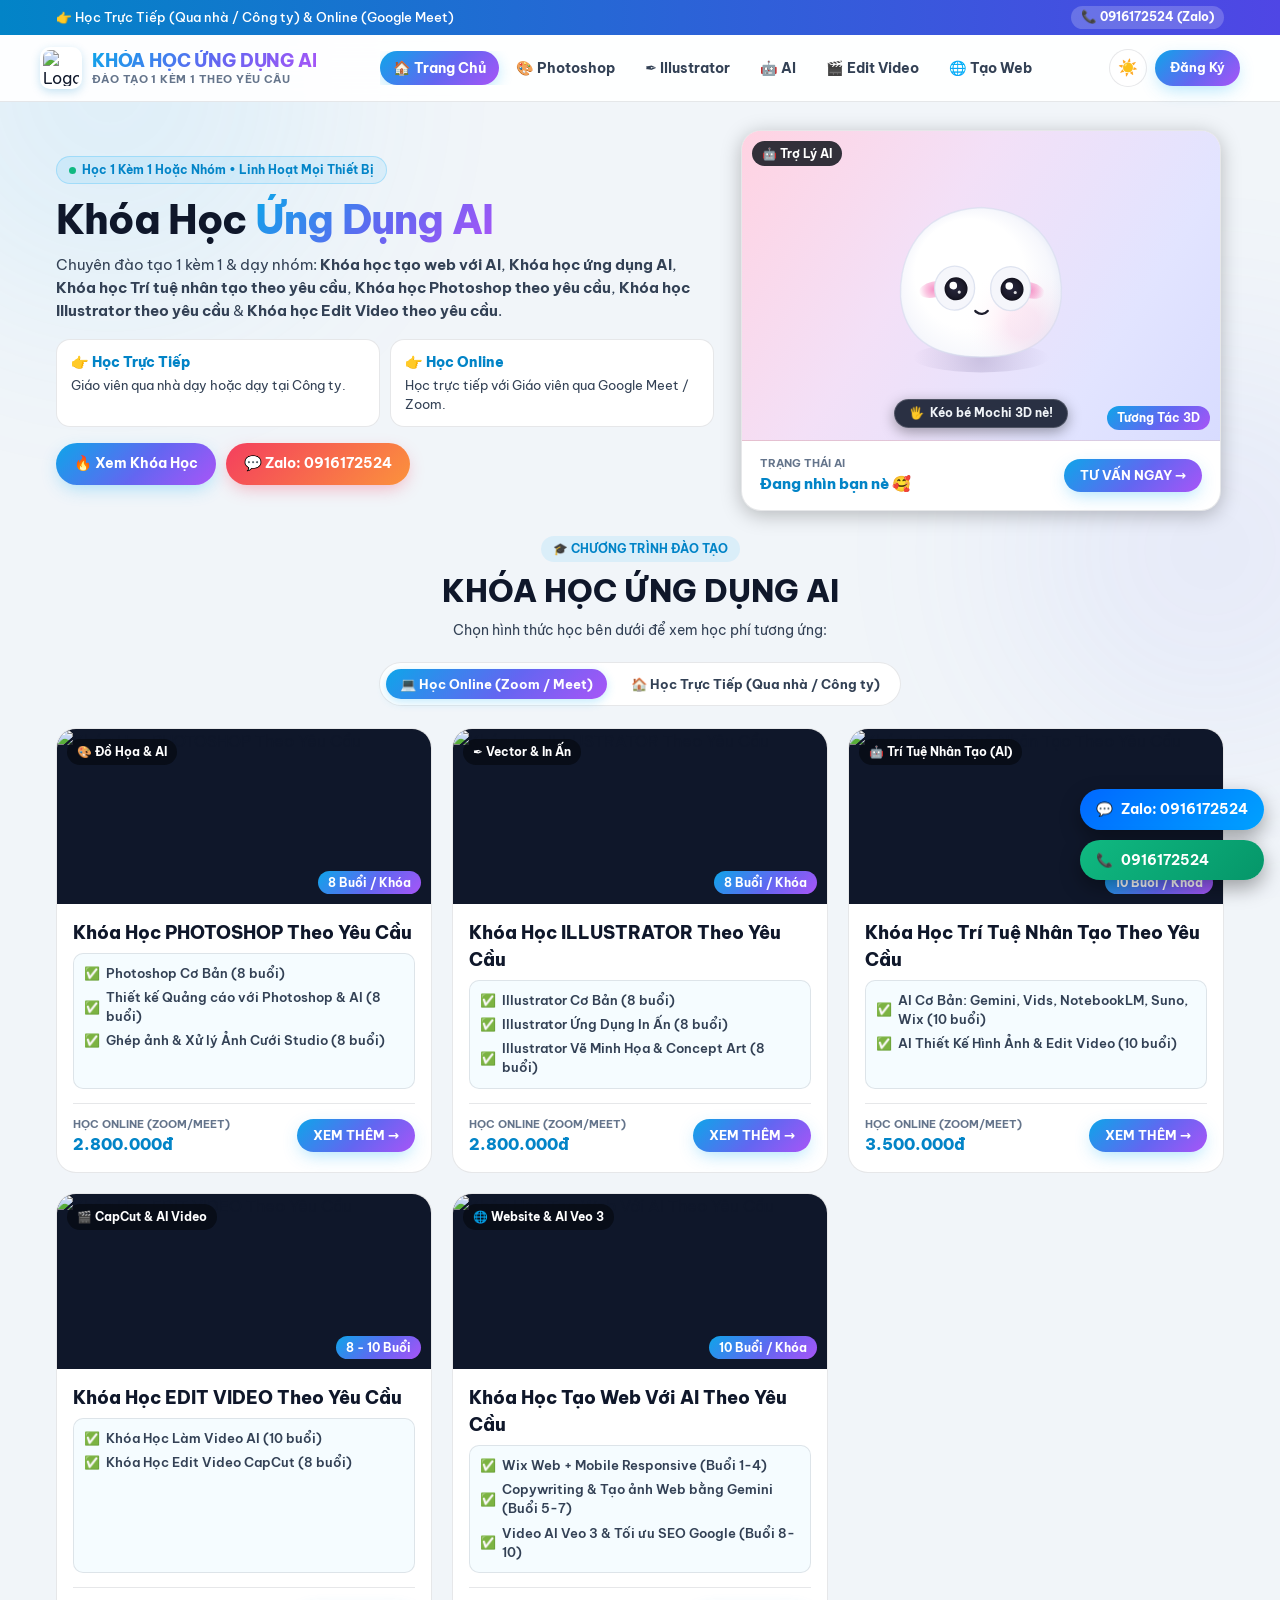
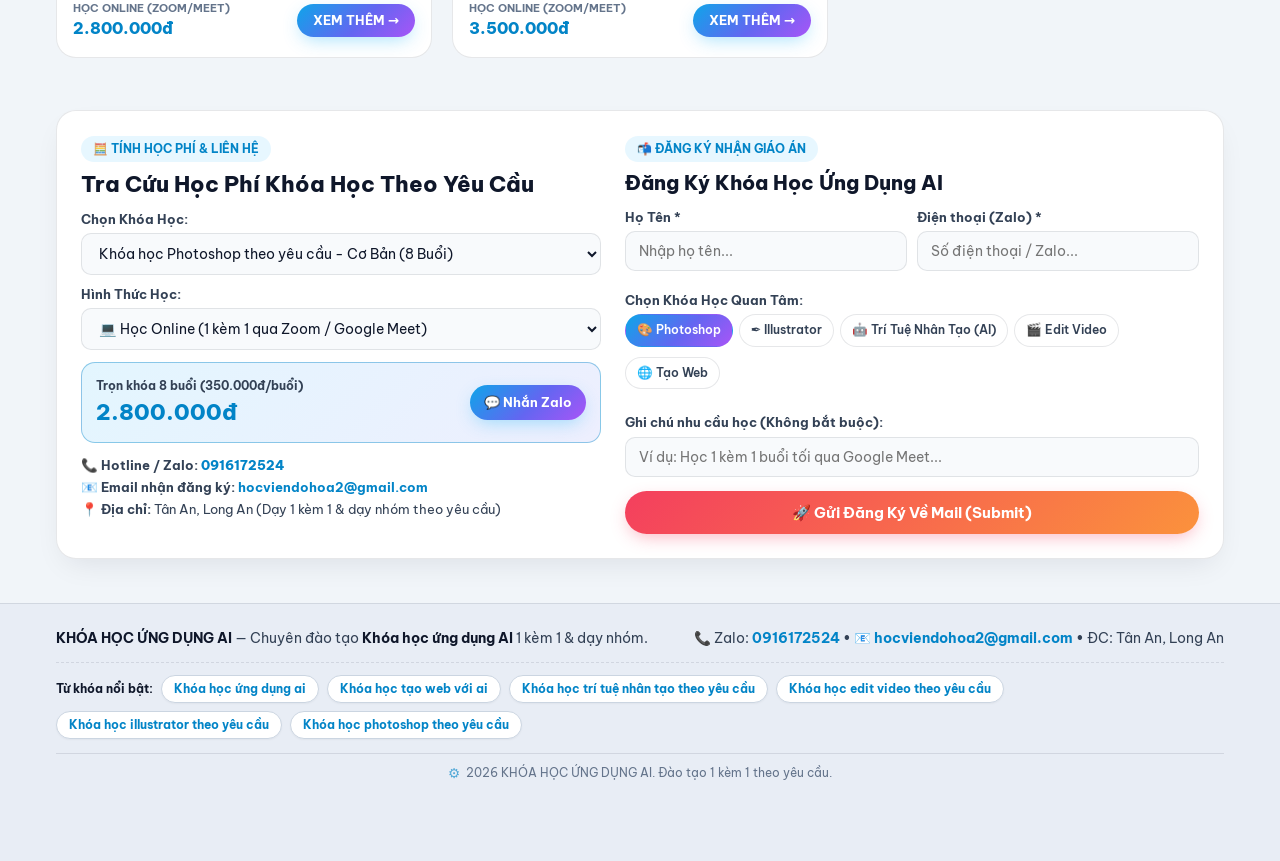
==== index.html @ 5bda15c8 "Add files via upload" ====
<!DOCTYPE html>
<html lang="vi" data-theme="light">
<head>
  <meta charset="UTF-8" />
  <meta name="viewport" content="width=device-width, initial-scale=1.0" />
  <title>Khóa Học Ứng Dụng AI | Khóa Học Tạo Web Với AI, Trí Tuệ Nhân Tạo, Photoshop, Illustrator, Edit Video Theo Yêu Cầu</title>
  <meta name="description" content="Chuyên đào tạo 1 kèm 1 & dạy nhóm: Khóa học ứng dụng AI, Khóa học tạo web với AI, Khóa học trí tuệ nhân tạo theo yêu cầu, Khóa học Photoshop theo yêu cầu, Khóa học Illustrator theo yêu cầu, Khóa học Edit Video theo yêu cầu. Học trực tiếp tận nơi hoặc Online qua Google Meet/Zoom." />
  <meta name="keywords" content="khóa học tạo web với ai, khóa học ứng dụng ai, khóa học trí tuệ nhân tạo theo yêu cầu, khóa học edit video theo yêu cầu, khóa học illustrator theo yêu cầu, khóa học photoshop theo yêu cầu, học AI 1 kèm 1, học thiết kế đồ họa theo yêu cầu" />
  <meta name="robots" content="index, follow" />
  <meta name="author" content="KHÓA HỌC ỨNG DỤNG AI" />

  <!-- Open Graph / Zalo / Facebook SEO -->
  <meta property="og:type" content="website" />
  <meta property="og:locale" content="vi_VN" />
  <meta property="og:site_name" content="KHÓA HỌC ỨNG DỤNG AI - Đào Tạo Theo Yêu Cầu" />
  <meta property="og:title" content="Khóa Học Ứng Dụng AI | Khóa Học Tạo Web Với AI, Photoshop, Illustrator, Edit Video" />
  <meta property="og:description" content="Khóa học ứng dụng AI, Khóa học tạo web với AI, khóa học trí tuệ nhân tạo theo yêu cầu, khóa học edit video theo yêu cầu, khóa học illustrator theo yêu cầu, khóa học photoshop theo yêu cầu. Học 1 kèm 1 linh hoạt." />
  <meta property="og:image" content="https://lh3.googleusercontent.com/d/1HRW4vE9oSS_FnoU5rU1dsLcqL5Z9gnUc" />

  <!-- Cấu trúc dữ liệu chuẩn Google SEO (Schema.org Course & EducationalOrganization) -->
  <script type="application/ld+json">
  {
    "@context": "https://schema.org",
    "@graph": [
      {
        "@type": "EducationalOrganization",
        "name": "KHÓA HỌC ỨNG DỤNG AI - Đào Tạo 1 Kèm 1 Theo Yêu Cầu",
        "description": "Đào tạo Khóa học ứng dụng AI, Khóa học tạo web với AI, Khóa học trí tuệ nhân tạo theo yêu cầu, Khóa học Photoshop theo yêu cầu, Khóa học Illustrator theo yêu cầu, Khóa học Edit Video theo yêu cầu.",
        "telephone": "+84916172524",
        "email": "hocviendohoa2@gmail.com",
        "address": {
          "@type": "PostalAddress",
          "addressLocality": "Tân An",
          "addressRegion": "Long An",
          "addressCountry": "VN"
        }
      },
      {
        "@type": "ItemList",
        "name": "Danh sách Khóa học ứng dụng AI",
        "itemListElement": [
          {
            "@type": "Course",
            "position": 1,
            "name": "Khóa học ứng dụng AI",
            "description": "Đào tạo ứng dụng AI thực chiến, thiết kế web với AI, đồ họa và sáng tạo nội dung số 1 kèm 1 theo yêu cầu.",
            "provider": { "@type": "Organization", "name": "KHÓA HỌC ỨNG DỤNG AI" }
          },
          {
            "@type": "Course",
            "position": 2,
            "name": "Khóa học Trí tuệ nhân tạo theo yêu cầu",
            "description": "Làm chủ Google Gemini, Google Vids, NotebookLM, Suno AI, Canva AI ứng dụng thực chiến vào công việc.",
            "provider": { "@type": "Organization", "name": "KHÓA HỌC ỨNG DỤNG AI" }
          },
          {
            "@type": "Course",
            "position": 3,
            "name": "Khóa học Edit Video theo yêu cầu",
            "description": "Dựng video ngắn TikTok, Reels, YouTube Shorts chuyên nghiệp bằng CapCut PC/Mobile kết hợp AI.",
            "provider": { "@type": "Organization", "name": "KHÓA HỌC ỨNG DỤNG AI" }
          },
          {
            "@type": "Course",
            "position": 4,
            "name": "Khóa học Illustrator theo yêu cầu",
            "description": "Thiết kế đồ họa Vector, Logo, bộ nhận diện thương hiệu, ấn phẩm chuẩn nhà in CMYK và vẽ minh họa Concept Art.",
            "provider": { "@type": "Organization", "name": "KHÓA HỌC ỨNG DỤNG AI" }
          },
          {
            "@type": "Course",
            "position": 5,
            "name": "Khóa học Photoshop theo yêu cầu",
            "description": "Cắt ghép ảnh, tách nền AI, blend màu, retouch ảnh cưới Studio và thiết kế banner quảng cáo với Photoshop & AI.",
            "provider": { "@type": "Organization", "name": "KHÓA HỌC ỨNG DỤNG AI" }
          },
          {
            "@type": "Course",
            "position": 6,
            "name": "Khóa học tạo web với AI",
            "description": "Tự tay xây dựng website chuẩn SEO Google với AI Wix, Gemini viết copywriting, Veo 3 làm video và tạo ảnh AI thực chiến 1 kèm 1 theo yêu cầu.",
            "provider": { "@type": "Organization", "name": "KHÓA HỌC ỨNG DỤNG AI" }
          }
        ]
      }
    ]
  }
  </script>

  <link rel="icon" type="image/png" href="https://lh3.googleusercontent.com/d/1HRW4vE9oSS_FnoU5rU1dsLcqL5Z9gnUc" />
  <link rel="preconnect" href="https://fonts.googleapis.com" />
  <link rel="preconnect" href="https://fonts.gstatic.com" crossorigin />
  <link href="https://fonts.googleapis.com/css2?family=Be+Vietnam+Pro:wght@400;500;600;700;800&display=swap" rel="stylesheet" />
  <link rel="stylesheet" href="styles.css" />
</head>
<body>
  <div class="ambient-bg" aria-hidden="true">
    <div class="ambient-orb orb-1"></div>
    <div class="ambient-orb orb-2"></div>
  </div>

  <!-- Top Bar -->
  <div class="top-bar">
    <div class="container top-bar-inner">
      <div class="top-bar-left">
        <span>👉 Học Trực Tiếp (Qua nhà / Công ty) & Online (Google Meet)</span>
      </div>
      <div class="top-bar-right">
        <a href="tel:0916172524">📞 0916172524 (Zalo)</a>
      </div>
    </div>
  </div>

  <!-- Sticky Header -->
  <header class="site-header">
    <div class="container header-inner">
      <a class="brand-logo" onclick="navigateTo('home')" title="Khóa học ứng dụng AI">
        <img src="https://lh3.googleusercontent.com/d/1HRW4vE9oSS_FnoU5rU1dsLcqL5Z9gnUc" alt="Logo KHÓA HỌC ỨNG DỤNG AI" />
        <div class="brand-text">
          <span class="brand-title">KHÓA HỌC ỨNG DỤNG AI</span>
          <span class="brand-subtitle">Đào Tạo 1 Kèm 1 Theo Yêu Cầu</span>
        </div>
      </a>

      <!-- Desktop Navigation (5 Courses + Home) -->
      <nav class="main-nav" aria-label="Menu chính">
        <button class="nav-btn active" data-nav="home" onclick="navigateTo('home')">🏠 Trang Chủ</button>
        <button class="nav-btn" data-nav="photoshop" onclick="navigateTo('photoshop')">🎨 Photoshop</button>
        <button class="nav-btn" data-nav="illustrator" onclick="navigateTo('illustrator')">✒️ Illustrator</button>
        <button class="nav-btn" data-nav="ai" onclick="navigateTo('ai')">🤖 AI</button>
        <button class="nav-btn" data-nav="edit-video" onclick="navigateTo('edit-video')">🎬 Edit Video</button>
        <button class="nav-btn" data-nav="web" onclick="navigateTo('web')">🌐 Tạo Web</button>
      </nav>

      <div class="header-actions">
        <button class="theme-toggle" id="themeToggleBtn" title="Đổi giao diện Sáng / Tối" aria-label="Đổi giao diện">☀️</button>
        <a href="#contactSection" class="btn btn-primary header-cta-btn" style="padding: 8px 15px; font-size: 0.84rem;">
          Đăng Ký
        </a>
      </div>
    </div>

    <!-- Mobile / Tablet Quick Swipeable Category Bar -->
    <div class="quick-cat-bar" aria-label="Chọn nhanh khóa học">
      <button class="quick-pill active" data-nav="home" onclick="navigateTo('home')">🏠 Tất cả</button>
      <button class="quick-pill" data-nav="photoshop" onclick="navigateTo('photoshop')">🎨 Photoshop</button>
      <button class="quick-pill" data-nav="illustrator" onclick="navigateTo('illustrator')">✒️ Illustrator</button>
      <button class="quick-pill" data-nav="ai" onclick="navigateTo('ai')">🤖 Khóa AI</button>
      <button class="quick-pill" data-nav="edit-video" onclick="navigateTo('edit-video')">🎬 Edit Video</button>
      <button class="quick-pill" data-nav="web" onclick="navigateTo('web')">🌐 Tạo Web</button>
    </div>
  </header>

  <!-- Main Content Root -->
  <main id="appViewRoot"></main>

  <!-- Unified Compact Fee Calculator & Registration Form -->
  <section id="contactSection" class="contact-section">
    <div class="container">
      <div class="contact-grid">
        <!-- Left: Quick Fee Calculator & Contact Info -->
        <div>
          <span class="section-badge" id="calcBadgeTitle">🧮 Tính Học Phí & Liên Hệ</span>
          <h2 class="section-title" id="calcTitle" style="font-size:1.35rem; margin-bottom:10px;">Tra Cứu Học Phí Khóa Học Theo Yêu Cầu</h2>

          <div class="form-group">
            <label for="calcCourseSelect">Chọn Khóa Học:</label>
            <select id="calcCourseSelect" class="calc-select" onchange="updateFeeCalculator()">
              <option value="ps-basic" data-sessions="8" data-online="2800000" data-offline="3600000">Khóa học Photoshop theo yêu cầu - Cơ Bản (8 Buổi)</option>
              <option value="ps-ads" data-sessions="8" data-online="2800000" data-offline="3600000">Khóa học Photoshop theo yêu cầu - Quảng cáo & AI (8 Buổi)</option>
              <option value="ps-wedding" data-sessions="8" data-online="2800000" data-offline="3600000">Khóa học Photoshop theo yêu cầu - Ảnh Cưới Studio (8 Buổi)</option>
              <option value="ill-basic" data-sessions="8" data-online="2800000" data-offline="3600000">Khóa học Illustrator theo yêu cầu - Cơ Bản (8 Buổi)</option>
              <option value="ill-print" data-sessions="8" data-online="2800000" data-offline="3600000">Khóa học Illustrator theo yêu cầu - Ứng Dụng In Ấn (8 Buổi)</option>
              <option value="ill-art" data-sessions="8" data-online="2800000" data-offline="3600000">Khóa học Illustrator theo yêu cầu - Vẽ Minh Họa (8 Buổi)</option>
              <option value="ai-basic" data-sessions="10" data-online="3500000" data-offline="4500000">Khóa học Trí tuệ nhân tạo theo yêu cầu - Toàn Diện (10 Buổi)</option>
              <option value="ai-media" data-sessions="10" data-online="3500000" data-offline="4500000">Khóa học Trí tuệ nhân tạo theo yêu cầu - Ảnh & Video (10 Buổi)</option>
              <option value="video-ai" data-sessions="10" data-online="3500000" data-offline="4500000">Khóa học Edit Video theo yêu cầu - Làm Video AI (10 Buổi)</option>
              <option value="video-capcut" data-sessions="8" data-online="2800000" data-offline="3600000">Khóa học Edit Video theo yêu cầu - CapCut (8 Buổi)</option>
              <option value="web-ai" data-sessions="10" data-online="3500000" data-offline="4500000">Khóa học ứng dụng AI - Tạo Web AI (10 Buổi)</option>
            </select>
          </div>

          <div class="form-group">
            <label for="calcModeSelect">Hình Thức Học:</label>
            <select id="calcModeSelect" class="calc-select" onchange="updateFeeCalculator()">
              <option value="online">💻 Học Online (1 kèm 1 qua Zoom / Google Meet)</option>
              <option value="offline">🏠 Học Offline (Giáo viên qua nhà / Dạy tại Công ty)</option>
            </select>
          </div>

          <div class="calc-result-box">
            <div>
              <div style="font-size:0.76rem; color:var(--text-secondary); font-weight:700;" id="calcBreakdownText">
                Trọn khóa 8 buổi (350.000đ/buổi)
              </div>
              <div class="calc-total-price" id="calcTotalAmount">2.800.000đ</div>
            </div>
            <a href="https://zalo.me/0916172524" target="_blank" rel="noopener" class="btn btn-primary" style="padding:8px 14px; font-size:0.82rem;">
              💬 Nhắn Zalo
            </a>
          </div>

          <div style="font-size:0.84rem; color:var(--text-secondary); margin-top:10px; line-height:1.65;">
            📞 <strong>Hotline / Zalo:</strong> <a href="tel:0916172524" style="color:var(--primary); font-weight:800; text-decoration:none;">0916172524</a><br />
            📧 <strong>Email nhận đăng ký:</strong> <a href="mailto:hocviendohoa2@gmail.com" style="color:var(--primary); font-weight:700; text-decoration:none;">hocviendohoa2@gmail.com</a><br />
            📍 <strong>Địa chỉ:</strong> Tân An, Long An (Dạy 1 kèm 1 & dạy nhóm theo yêu cầu)
          </div>
        </div>

        <!-- Right: Compact Registration Form (Gửi về hocviendohoa2@gmail.com) -->
        <div>
          <span class="section-badge" id="regBadgeTitle">📬 Đăng Ký Nhận Giáo Án</span>
          <h3 id="regFormTitle" style="font-size:1.25rem; font-weight:800; margin-bottom:10px;">Đăng Ký Khóa Học Ứng Dụng AI</h3>

          <form id="registrationForm" action="https://formsubmit.co/hocviendohoa2@gmail.com" method="POST">
            <div class="form-grid">
              <div class="form-group">
                <label for="regName">Họ Tên *</label>
                <input type="text" id="regName" name="Họ Tên" class="form-input" placeholder="Nhập họ tên..." required />
              </div>

              <div class="form-group">
                <label for="regPhone">Điện thoại (Zalo) *</label>
                <input type="tel" id="regPhone" name="Điện thoại Zalo" class="form-input" placeholder="Số điện thoại / Zalo..." required />
              </div>

              <div class="form-group full">
                <label>Chọn Khóa Học Quan Tâm:</label>
                <div class="checkbox-pills" id="checkboxPillsContainer">
                  <label class="checkbox-pill">
                    <input type="checkbox" name="regCourses" value="Khóa học Photoshop theo yêu cầu" checked />
                    <span>🎨 Photoshop</span>
                  </label>
                  <label class="checkbox-pill">
                    <input type="checkbox" name="regCourses" value="Khóa học Illustrator theo yêu cầu" />
                    <span>✒️ Illustrator</span>
                  </label>
                  <label class="checkbox-pill">
                    <input type="checkbox" name="regCourses" value="Khóa học Trí tuệ nhân tạo theo yêu cầu" />
                    <span>🤖 Trí Tuệ Nhân Tạo (AI)</span>
                  </label>
                  <label class="checkbox-pill">
                    <input type="checkbox" name="regCourses" value="Khóa học Edit Video theo yêu cầu" />
                    <span>🎬 Edit Video</span>
                  </label>
                  <label class="checkbox-pill">
                    <input type="checkbox" name="regCourses" value="Khóa học ứng dụng AI - Tạo Web với AI" />
                    <span>🌐 Tạo Web</span>
                  </label>
                </div>
              </div>

              <div class="form-group full">
                <label for="regNote">Ghi chú nhu cầu học (Không bắt buộc):</label>
                <input type="text" id="regNote" name="Ghi chú" class="form-input" placeholder="Ví dụ: Học 1 kèm 1 buổi tối qua Google Meet..." />
              </div>
            </div>

            <button type="submit" id="regSubmitBtn" class="btn btn-hot" style="width:100%; padding:12px; font-size:0.95rem; margin-top:4px;">
              🚀 Gửi Đăng Ký Về Mail (Submit)
            </button>

            <div id="formSuccessAlert" style="display:none; margin-top:12px; padding:12px; border-radius:10px; background:rgba(16, 185, 129, 0.14); border:1px solid rgba(16, 185, 129, 0.4);"></div>
          </form>
        </div>
      </div>
    </div>
  </section>

  <!-- Compact Footer with SEO Keyword Anchor Tags -->
  <footer class="site-footer">
    <div class="container">
      <div class="footer-inner">
        <div>
          <strong>KHÓA HỌC ỨNG DỤNG AI</strong> — Chuyên đào tạo <strong>Khóa học ứng dụng AI</strong> 1 kèm 1 & dạy nhóm.
        </div>
        <div>
          📞 Zalo: <a href="tel:0916172524" style="color:var(--primary); font-weight:700; text-decoration:none;">0916172524</a> • 📧 <a href="mailto:hocviendohoa2@gmail.com" style="color:var(--primary); font-weight:700; text-decoration:none;">hocviendohoa2@gmail.com</a> • ĐC: Tân An, Long An
        </div>
      </div>

      <!-- Từ khóa chuẩn SEO Google -->
      <div class="seo-keywords-box" aria-label="Từ khóa khóa học theo yêu cầu">
        <span style="font-size:0.75rem; font-weight:700; color:var(--footer-strong);">Từ khóa nổi bật:</span>
        <a href="#coursesSection" class="seo-kw-tag" onclick="navigateTo('home')">Khóa học ứng dụng ai</a>
        <a href="#coursesSection" class="seo-kw-tag" onclick="navigateTo('web')">Khóa học tạo web với ai</a>
        <a href="#coursesSection" class="seo-kw-tag" onclick="navigateTo('ai')">Khóa học trí tuệ nhân tạo theo yêu cầu</a>
        <a href="#coursesSection" class="seo-kw-tag" onclick="navigateTo('edit-video')">Khóa học edit video theo yêu cầu</a>
        <a href="#coursesSection" class="seo-kw-tag" onclick="navigateTo('illustrator')">Khóa học illustrator theo yêu cầu</a>
        <a href="#coursesSection" class="seo-kw-tag" onclick="navigateTo('photoshop')">Khóa học photoshop theo yêu cầu</a>
      </div>

      <div style="margin-top: 14px; padding-top: 10px; border-top: 1px solid var(--border-color); font-size: 0.72rem; color: var(--text-muted); text-align: center;">
        <span><a href="admin.html" class="gear-admin-link" title="Quản trị website" aria-label="Quản trị website">⚙️</a> 2026 KHÓA HỌC ỨNG DỤNG AI. Đào tạo 1 kèm 1 theo yêu cầu.</span>
      </div>
    </div>
  </footer>

  <!-- Lightbox Modal -->
  <div class="lightbox-modal" id="lightboxModal" onclick="closeLightbox()">
    <div class="lightbox-content" onclick="event.stopPropagation()">
      <button class="lightbox-close" onclick="closeLightbox()" aria-label="Đóng">✕</button>
      <img id="lightboxImg" src="" alt="Poster khóa học ứng dụng AI" />
      <div id="lightboxCaption" style="text-align:center; margin-top:8px; font-weight:700; color:#fff; font-size:0.9rem;"></div>
    </div>
  </div>

  <!-- Floating Quick Action Buttons -->
  <div class="floating-actions">
    <a href="https://zalo.me/0916172524" target="_blank" rel="noopener" class="float-btn float-zalo" title="Chat Zalo">
      <span>💬</span>
      <span class="float-text">Zalo: 0916172524</span>
    </a>
    <a href="tel:0916172524" class="float-btn float-call" title="Gọi ngay">
      <span>📞</span>
      <span class="float-text">0916172524</span>
    </a>
  </div>


  <!-- Mobile Bottom Navigation Bar (6 Quick Items) -->
  <nav class="mobile-bottom-nav" aria-label="Điều hướng di động">
    <button class="mob-nav-item active" data-nav="home" onclick="navigateTo('home')">
      <span class="mob-icon">🏠</span>
      <span>Home</span>
    </button>
    <button class="mob-nav-item" data-nav="photoshop" onclick="navigateTo('photoshop')">
      <span class="mob-icon">🎨</span>
      <span>Photoshop</span>
    </button>
    <button class="mob-nav-item" data-nav="illustrator" onclick="navigateTo('illustrator')">
      <span class="mob-icon">✒️</span>
      <span>Illustrator</span>
    </button>
    <button class="mob-nav-item" data-nav="ai" onclick="navigateTo('ai')">
      <span class="mob-icon">🤖</span>
      <span>Khóa AI</span>
    </button>
    <button class="mob-nav-item" data-nav="edit-video" onclick="navigateTo('edit-video')">
      <span class="mob-icon">🎬</span>
      <span>Video</span>
    </button>
    <button class="mob-nav-item" data-nav="web" onclick="navigateTo('web')">
      <span class="mob-icon">🌐</span>
      <span>Tạo Web</span>
    </button>
  </nav>

  <script src="app.js"></script>
</body>
</html>
---- styles.css ----
:root {
  --bg-dark: #070b14;
  --bg-card: rgba(17, 25, 45, 0.85);
  --bg-card-hover: rgba(24, 36, 66, 0.95);
  --bg-glass: rgba(11, 18, 34, 0.88);
  --border-color: rgba(148, 163, 184, 0.16);
  --border-glow: rgba(56, 189, 248, 0.45);
  --text-main: #f8fafc;
  --text-secondary: #cbd5e1;
  --text-muted: #94a3b8;
  --primary: #38bdf8;
  --primary-dark: #0284c7;
  --secondary: #818cf8;
  --accent: #f43f5e;
  --emerald: #10b981;
  --gradient-main: linear-gradient(135deg, #0ea5e9 0%, #6366f1 55%, #a855f7 100%);
  --gradient-hot: linear-gradient(135deg, #f43f5e 0%, #fb923c 100%);
  --gradient-emerald: linear-gradient(135deg, #10b981 0%, #059669 100%);
  --shadow-lg: 0 16px 36px -12px rgba(0, 0, 0, 0.55);
  --shadow-glow: 0 0 24px rgba(56, 189, 248, 0.22);
  --radius-xl: 20px;
  --radius-lg: 14px;
  --radius-md: 10px;
  --transition: all 0.25s cubic-bezier(0.16, 1, 0.3, 1);
  --bg-footer: rgba(11, 18, 34, 0.95);
  --footer-text: #94a3b8;
  --footer-strong: #f8fafc;
  --seo-tag-bg: rgba(15, 23, 42, 0.65);
  --seo-tag-color: #cbd5e1;
  --seo-tag-border: rgba(148, 163, 184, 0.22);
}

[data-theme="light"] {
  --bg-dark: #f1f5f9;
  --bg-card: #ffffff;
  --bg-card-hover: #ffffff;
  --bg-glass: rgba(255, 255, 255, 0.92);
  --border-color: rgba(15, 23, 42, 0.1);
  --border-glow: rgba(2, 132, 199, 0.4);
  --text-main: #0f172a;
  --text-secondary: #334155;
  --text-muted: #64748b;
  --primary: #0284c7;
  --primary-dark: #0369a1;
  --secondary: #4f46e5;
  --shadow-lg: 0 12px 30px -10px rgba(15, 23, 42, 0.1);
  --shadow-glow: 0 6px 20px rgba(2, 132, 199, 0.15);
  --bg-footer: #e8edf5;
  --footer-text: #334155;
  --footer-strong: #0f172a;
  --seo-tag-bg: #ffffff;
  --seo-tag-color: #1e293b;
  --seo-tag-border: #cbd5e1;
}

* {
  box-sizing: border-box;
  margin: 0;
  padding: 0;
  -webkit-tap-highlight-color: transparent;
}

*, *::before, *::after {
  box-sizing: border-box;
}

html {
  scroll-behavior: smooth;
  font-family: 'Be Vietnam Pro', system-ui, -apple-system, BlinkMacSystemFont, 'Segoe UI', Roboto, sans-serif;
  background-color: var(--bg-dark);
  color: var(--text-main);
  width: 100%;
  max-width: 100%;
  overflow-x: hidden;
  -webkit-text-size-adjust: 100%;
}

body {
  background-color: var(--bg-dark);
  color: var(--text-main);
  line-height: 1.5;
  width: 100%;
  max-width: 100%;
  overflow-x: hidden;
  position: relative;
  min-height: 100vh;
  touch-action: pan-y; /* Chỉ cho phép cuộn trang lên và xuống trên điện thoại */
}

/* Đảm bảo hình ảnh và media không bao giờ vượt quá chiều ngang màn hình */
img, picture, video, canvas, svg {
  max-width: 100%;
  height: auto;
}

/* Ambient Orbs */
.ambient-bg {
  position: fixed;
  inset: 0;
  pointer-events: none;
  z-index: 0;
  overflow: hidden;
}

.ambient-orb {
  position: absolute;
  border-radius: 50%;
  filter: blur(110px);
  opacity: 0.2;
}

[data-theme="light"] .ambient-orb {
  opacity: 0.1;
}

.orb-1 { width: 420px; height: 420px; background: #38bdf8; top: -120px; left: -100px; }
.orb-2 { width: 380px; height: 380px; background: #818cf8; top: 40%; right: -120px; }

.container {
  width: 100%;
  max-width: 1200px;
  margin: 0 auto;
  padding: 0 16px;
  position: relative;
  z-index: 1;
}

/* Top Announcement Bar */
.top-bar {
  background: linear-gradient(90deg, #0284c7, #4f46e5);
  color: #fff;
  font-size: 0.8rem;
  padding: 6px 0;
  position: relative;
  z-index: 60;
  width: 100%;
  max-width: 100%;
  overflow: hidden;
}

.top-bar-inner {
  display: flex;
  justify-content: space-between;
  align-items: center;
  gap: 8px;
  width: 100%;
  min-width: 0;
}

.top-bar-left {
  display: flex;
  align-items: center;
  gap: 12px;
  font-weight: 500;
  min-width: 0;
  flex: 1;
  overflow: hidden;
}

.top-bar-left span {
  overflow: hidden;
  text-overflow: ellipsis;
  white-space: nowrap;
  display: block;
}

.top-bar-right {
  display: flex;
  align-items: center;
  gap: 10px;
  font-weight: 700;
  flex-shrink: 0;
}

.top-bar-right a {
  color: #fff;
  text-decoration: none;
  padding: 2px 10px;
  background: rgba(255, 255, 255, 0.2);
  border-radius: 999px;
  font-size: 0.78rem;
  white-space: nowrap;
}

/* Header & Brand Logo (Fixed wrapping & overflow) */
.site-header {
  position: sticky;
  top: 0;
  z-index: 100;
  background: var(--bg-glass);
  backdrop-filter: blur(16px);
  -webkit-backdrop-filter: blur(16px);
  border-bottom: 1px solid var(--border-color);
  width: 100%;
  max-width: 100%;
}

.header-inner {
  display: flex;
  align-items: center;
  justify-content: space-between;
  min-height: 66px;
  padding: 8px 0;
  gap: 10px;
  width: 100%;
  min-width: 0;
}

.brand-logo {
  display: inline-flex;
  align-items: center;
  gap: 10px;
  text-decoration: none;
  color: var(--text-main);
  cursor: pointer;
  min-width: 0;
  flex-shrink: 1;
}

.brand-logo img {
  width: 42px;
  height: 42px;
  border-radius: 10px;
  object-fit: contain;
  background: #ffffff;
  padding: 3px;
  box-shadow: 0 3px 10px rgba(2, 132, 199, 0.22);
  flex-shrink: 0;
}

.brand-text {
  display: flex;
  flex-direction: column;
  justify-content: center;
  line-height: 1.2;
  min-width: 0;
  overflow: hidden;
}

.brand-title {
  font-size: 1.1rem;
  font-weight: 800;
  letter-spacing: -0.01em;
  background: var(--gradient-main);
  -webkit-background-clip: text;
  -webkit-text-fill-color: transparent;
  white-space: nowrap;
  overflow: hidden;
  text-overflow: ellipsis;
}

.brand-subtitle {
  font-size: 0.68rem;
  color: var(--text-muted);
  font-weight: 700;
  text-transform: uppercase;
  letter-spacing: 0.04em;
  white-space: nowrap;
  overflow: hidden;
  text-overflow: ellipsis;
  margin-top: 2px;
}

/* Desktop Main Navigation */
.main-nav {
  display: flex;
  align-items: center;
  gap: 4px;
  overflow-x: auto;
  scrollbar-width: none;
}

.main-nav::-webkit-scrollbar {
  display: none;
}

.nav-btn {
  border: none;
  background: transparent;
  color: var(--text-secondary);
  font-family: inherit;
  font-size: 0.88rem;
  font-weight: 700;
  padding: 8px 13px;
  border-radius: 999px;
  cursor: pointer;
  transition: var(--transition);
  display: inline-flex;
  align-items: center;
  gap: 5px;
  white-space: nowrap;
  flex-shrink: 0;
}

.nav-btn:hover {
  color: var(--primary);
  background: rgba(56, 189, 248, 0.1);
}

.nav-btn.active {
  color: #fff;
  background: var(--gradient-main);
  box-shadow: 0 4px 14px rgba(56, 189, 248, 0.32);
}

.header-actions {
  display: flex;
  align-items: center;
  gap: 8px;
  flex-shrink: 0;
}

.theme-toggle {
  width: 38px;
  height: 38px;
  border-radius: 50%;
  border: 1px solid var(--border-color);
  background: var(--bg-card);
  color: var(--text-main);
  display: inline-flex;
  align-items: center;
  justify-content: center;
  cursor: pointer;
  font-size: 1rem;
  transition: var(--transition);
  flex-shrink: 0;
}

/* Quick Category Switcher Bar for Mobile/Tablet (Swipeable Pills) */
.quick-cat-bar {
  display: none;
  overflow-x: auto;
  scrollbar-width: none;
  gap: 6px;
  padding: 8px 16px;
  background: var(--bg-glass);
  border-top: 1px solid var(--border-color);
  width: 100%;
  max-width: 100%;
  -webkit-overflow-scrolling: touch;
  touch-action: pan-x;
}

.quick-cat-bar::-webkit-scrollbar {
  display: none;
}

.quick-pill {
  border: 1px solid var(--border-color);
  background: var(--bg-card);
  color: var(--text-secondary);
  font-family: inherit;
  font-size: 0.8rem;
  font-weight: 700;
  padding: 6px 13px;
  border-radius: 999px;
  white-space: nowrap;
  cursor: pointer;
  flex-shrink: 0;
  transition: var(--transition);
}

.quick-pill.active {
  background: var(--gradient-main);
  color: #fff;
  border-color: transparent;
}

/* Buttons */
.btn {
  display: inline-flex;
  align-items: center;
  justify-content: center;
  gap: 6px;
  font-family: inherit;
  font-weight: 700;
  font-size: 0.9rem;
  padding: 10px 18px;
  border-radius: 999px;
  border: none;
  cursor: pointer;
  text-decoration: none;
  transition: var(--transition);
  white-space: nowrap;
}

.btn-primary {
  background: var(--gradient-main);
  color: #fff;
  box-shadow: 0 6px 18px -4px rgba(56, 189, 248, 0.45);
}

.btn-primary:hover {
  transform: translateY(-2px);
}

.btn-hot {
  background: var(--gradient-hot);
  color: #fff;
  box-shadow: 0 6px 18px -4px rgba(244, 63, 94, 0.4);
}

.btn-outline {
  background: rgba(56, 189, 248, 0.08);
  color: var(--text-main);
  border: 1px solid var(--border-glow);
}

/* Compact Hero Section */
.hero-section {
  padding: 28px 0 24px;
}

.hero-grid {
  display: grid;
  grid-template-columns: 1.15fr 0.85fr;
  gap: 24px;
  align-items: center;
}

.hero-pill {
  display: inline-flex;
  align-items: center;
  gap: 6px;
  padding: 5px 12px;
  border-radius: 999px;
  background: rgba(56, 189, 248, 0.12);
  border: 1px solid rgba(56, 189, 248, 0.3);
  color: var(--primary);
  font-size: 0.78rem;
  font-weight: 700;
  margin-bottom: 12px;
  max-width: 100%;
  line-height: 1.35;
  box-sizing: border-box;
}

.pulse-dot {
  width: 7px;
  height: 7px;
  border-radius: 50%;
  background: var(--emerald);
}

.hero-title {
  font-size: clamp(1.6rem, 3.2vw, 2.5rem);
  font-weight: 800;
  line-height: 1.2;
  letter-spacing: -0.02em;
  margin-bottom: 10px;
}

.text-gradient {
  background: var(--gradient-main);
  -webkit-background-clip: text;
  -webkit-text-fill-color: transparent;
}

.text-gradient-hot {
  background: var(--gradient-hot);
  -webkit-background-clip: text;
  -webkit-text-fill-color: transparent;
}

.hero-desc {
  font-size: 0.95rem;
  color: var(--text-secondary);
  margin-bottom: 16px;
}

/* Compact Learning Mode Boxes */
.learning-modes-grid {
  display: grid;
  grid-template-columns: 1fr 1fr;
  gap: 10px;
  margin-bottom: 16px;
}

.mode-card {
  background: var(--bg-card);
  border: 1px solid var(--border-color);
  border-radius: var(--radius-lg);
  padding: 12px 14px;
}

.mode-card-header {
  display: flex;
  align-items: center;
  gap: 8px;
  margin-bottom: 3px;
}

.mode-title {
  font-weight: 800;
  font-size: 0.88rem;
  color: var(--primary);
}

.mode-text {
  font-size: 0.8rem;
  color: var(--text-secondary);
}

.hero-highlights {
  display: flex;
  flex-wrap: wrap;
  gap: 6px;
  margin-bottom: 18px;
}

.highlight-chip {
  font-size: 0.78rem;
  font-weight: 600;
  padding: 5px 11px;
  border-radius: 999px;
  background: var(--bg-card);
  border: 1px solid var(--border-color);
  color: var(--text-secondary);
}

.hero-cta-group {
  display: flex;
  flex-wrap: wrap;
  gap: 10px;
}

/* Hero Visual Showcase */
.hero-showcase {
  background: var(--bg-card);
  border: 1px solid var(--border-color);
  border-radius: var(--radius-xl);
  padding: 14px;
  box-shadow: var(--shadow-lg);
  width: 100%;
  max-width: 100%;
  box-sizing: border-box;
  overflow: hidden;
}

.showcase-tabs {
  display: flex;
  gap: 5px;
  margin-bottom: 10px;
  overflow-x: auto;
  scrollbar-width: none;
  width: 100%;
  max-width: 100%;
  -webkit-overflow-scrolling: touch;
  touch-action: pan-x;
}

.showcase-tabs::-webkit-scrollbar {
  display: none;
}

.showcase-tab {
  border: 1px solid var(--border-color);
  background: rgba(255, 255, 255, 0.04);
  color: var(--text-secondary);
  font-family: inherit;
  font-size: 0.74rem;
  font-weight: 700;
  padding: 5px 10px;
  border-radius: 999px;
  cursor: pointer;
  white-space: nowrap;
}

.showcase-tab.active {
  background: var(--gradient-main);
  color: #fff;
  border-color: transparent;
}

.showcase-Display {
  position: relative;
  border-radius: var(--radius-md);
  overflow: hidden;
  aspect-ratio: 16 / 10;
  background: #0f172a;
}

.showcase-Display img {
  width: 100%;
  height: 100%;
  object-fit: cover;
  cursor: zoom-in;
}

.showcase-caption {
  margin-top: 10px;
  display: flex;
  align-items: center;
  justify-content: space-between;
  gap: 10px;
}

.showcase-caption-info h4 {
  font-size: 0.9rem;
  font-weight: 800;
}

/* Section Headers */
.section-header {
  text-align: center;
  max-width: 680px;
  margin: 0 auto 20px;
}

.section-badge {
  display: inline-block;
  font-size: 0.74rem;
  font-weight: 700;
  text-transform: uppercase;
  color: var(--primary);
  background: rgba(56, 189, 248, 0.12);
  padding: 4px 12px;
  border-radius: 999px;
  margin-bottom: 6px;
}

.section-title {
  font-size: clamp(1.35rem, 2.5vw, 1.95rem);
  font-weight: 800;
  margin-bottom: 6px;
}

.section-subtitle {
  color: var(--text-secondary);
  font-size: 0.9rem;
}

/* Mode Switcher Bar (Online vs Offline) */
.mode-switcher-bar {
  display: flex;
  align-items: center;
  justify-content: center;
  gap: 10px;
  margin: 0 auto 22px;
  padding: 6px;
  background: var(--bg-card);
  border: 1px solid var(--border-color);
  border-radius: 999px;
  width: fit-content;
  max-width: 100%;
}

.mode-pill-btn {
  border: none;
  background: transparent;
  color: var(--text-secondary);
  font-family: inherit;
  font-size: 0.82rem;
  font-weight: 700;
  padding: 7px 14px;
  border-radius: 999px;
  cursor: pointer;
  transition: var(--transition);
}

.mode-pill-btn.active {
  background: var(--gradient-main);
  color: #fff;
  box-shadow: 0 3px 10px rgba(56, 189, 248, 0.3);
}

/* 6 Category Cards Grid (Face Card + 5 Courses: 3 columns on desktop, 2 on tablet, 1 on mobile) */
.categories-grid {
  display: grid;
  grid-template-columns: repeat(3, 1fr);
  gap: 20px;
  margin-bottom: 36px;
}

.category-card {
  background: var(--bg-card);
  border: 1px solid var(--border-color);
  border-radius: var(--radius-xl);
  overflow: hidden;
  display: flex;
  flex-direction: column;
  transition: var(--transition);
}

.category-card:hover {
  transform: translateY(-4px);
  border-color: var(--border-glow);
  box-shadow: var(--shadow-lg);
}

.category-thumb {
  position: relative;
  height: 175px;
  overflow: hidden;
  background: #0f172a;
}

.category-thumb img {
  width: 100%;
  height: 100%;
  object-fit: cover;
}

.category-tag {
  position: absolute;
  top: 10px;
  left: 10px;
  background: rgba(7, 11, 20, 0.82);
  color: #fff;
  padding: 4px 10px;
  border-radius: 999px;
  font-size: 0.74rem;
  font-weight: 700;
}

.category-count-badge {
  position: absolute;
  bottom: 10px;
  right: 10px;
  background: var(--gradient-main);
  color: #fff;
  padding: 3px 10px;
  border-radius: 999px;
  font-size: 0.72rem;
  font-weight: 700;
}

.category-body {
  padding: 16px;
  display: flex;
  flex-direction: column;
  flex: 1;
}

.category-title {
  font-size: 1.12rem;
  font-weight: 800;
  margin-bottom: 6px;
}

.category-subcourses {
  display: flex;
  flex-direction: column;
  gap: 5px;
  margin-bottom: 14px;
  padding: 10px;
  border-radius: var(--radius-md);
  background: rgba(56, 189, 248, 0.05);
  border: 1px solid var(--border-color);
  flex: 1;
}

.subcourse-item {
  font-size: 0.8rem;
  color: var(--text-secondary);
  display: flex;
  align-items: center;
  gap: 6px;
  font-weight: 600;
}

.category-footer {
  display: flex;
  align-items: center;
  justify-content: space-between;
  gap: 8px;
  padding-top: 12px;
  border-top: 1px solid var(--border-color);
}

.price-label {
  font-size: 0.68rem;
  color: var(--text-muted);
  text-transform: uppercase;
  font-weight: 700;
  display: block;
}

.price-value {
  font-size: 1.02rem;
  font-weight: 800;
  color: var(--primary);
}

/* Hero Face Wrapper (Đưa khuôn mặt AI lên vị trí Hero) */
#heroFaceWrapper {
  width: 100%;
  max-width: 100%;
  display: flex;
  justify-content: center;
  align-items: center;
}

#heroFaceWrapper .ai-face-card {
  width: 100%;
  max-width: 480px;
  border-radius: var(--radius-xl);
  overflow: hidden;
}

/* AI Interactive Face Card */
.ai-face-card {
  position: relative;
  background: var(--bg-card);
  border: 1px solid var(--border-color);
  box-shadow: 0 4px 20px rgba(0, 0, 0, 0.25);
  transition: transform var(--transition-fast), border-color var(--transition-fast), box-shadow var(--transition-fast);
  display: flex;
  flex-direction: column;
  height: 100%;
  border-radius: var(--radius-xl);
  overflow: hidden;
}

.ai-face-card:hover {
  transform: translateY(-4px);
  border-color: rgba(99, 102, 241, 0.5);
  box-shadow: 0 10px 25px -5px rgba(99, 102, 241, 0.25);
}

.ai-face-thumb {
  position: relative;
  flex: 1 1 auto;
  min-height: 310px;
  overflow: hidden;
  background: linear-gradient(135deg, #ffd3e2 0%, #f3e0f7 42%, #e2e4ff 78%, #d8dcff 100%);
  border-bottom: 1px solid var(--border-color);
  user-select: none;
  -webkit-user-select: none;
}

.ai-face-canvas {
  width: 100%;
  height: 100%;
  display: block;
  cursor: grab;
  touch-action: none;
}

.ai-face-canvas.is-dragging {
  cursor: grabbing;
}

.ai-face-drag-hint {
  position: absolute;
  bottom: 12px;
  left: 50%;
  transform: translateX(-50%);
  background: rgba(15, 23, 42, 0.88);
  backdrop-filter: blur(8px);
  -webkit-backdrop-filter: blur(8px);
  border: 1px solid rgba(255, 255, 255, 0.18);
  color: #f1f5f9;
  font-size: 0.76rem;
  font-weight: 700;
  padding: 4px 14px;
  border-radius: 999px;
  pointer-events: none;
  display: flex;
  align-items: center;
  gap: 6px;
  white-space: nowrap;
  animation: pulseFaceHint 2.4s infinite ease-in-out;
  transition: opacity 0.3s ease;
  box-shadow: 0 4px 14px rgba(0, 0, 0, 0.35);
  z-index: 5;
}

.ai-face-body {
  padding: 14px 18px;
  flex: 0 0 auto;
}

@keyframes pulseFaceHint {
  0%, 100% {
    transform: translateX(-50%) scale(1);
    opacity: 0.95;
  }
  50% {
    transform: translateX(-50%) scale(1.05);
    opacity: 0.78;
  }
}

.glasses-toggle-pill {
  background: rgba(99, 102, 241, 0.16);
  border: 1px solid rgba(99, 102, 241, 0.35);
  color: #a5b4fc;
  font-size: 0.74rem;
  font-weight: 700;
  padding: 4px 10px;
  border-radius: 999px;
  cursor: pointer;
  transition: all 0.2s ease;
  display: inline-flex;
  align-items: center;
  gap: 4px;
}

.glasses-toggle-pill:hover {
  background: var(--primary);
  color: #fff;
  border-color: var(--primary);
  transform: translateY(-1px) scale(1.04);
  box-shadow: 0 4px 12px rgba(99, 102, 241, 0.4);
}

.glasses-toggle-pill:active {
  transform: scale(0.96);
}

/* Department Detail View (Compact & Intuitive) */
.department-hero {
  background: var(--bg-card);
  border: 1px solid var(--border-color);
  border-radius: var(--radius-xl);
  padding: 20px;
  margin-bottom: 20px;
  display: grid;
  grid-template-columns: 1.25fr 0.75fr;
  gap: 20px;
  align-items: center;
}

.department-posters {
  display: grid;
  grid-template-columns: repeat(auto-fit, minmax(100px, 1fr));
  gap: 8px;
}

.poster-thumb {
  border-radius: var(--radius-md);
  overflow: hidden;
  border: 1px solid var(--border-color);
  aspect-ratio: 3 / 4;
  background: #0f172a;
  cursor: zoom-in;
  position: relative;
}

.poster-thumb img {
  width: 100%;
  height: 100%;
  object-fit: cover;
}

/* Track Tabs Filter (when a category has multiple sub-courses) */
.track-selector-tabs {
  display: flex;
  gap: 8px;
  overflow-x: auto;
  scrollbar-width: none;
  margin-bottom: 16px;
  padding-bottom: 4px;
  width: 100%;
  max-width: 100%;
  -webkit-overflow-scrolling: touch;
  touch-action: pan-x;
}

.track-selector-tabs::-webkit-scrollbar {
  display: none;
}

.track-tab-btn {
  border: 1px solid var(--border-color);
  background: var(--bg-card);
  color: var(--text-secondary);
  font-family: inherit;
  font-size: 0.84rem;
  font-weight: 700;
  padding: 9px 16px;
  border-radius: var(--radius-md);
  cursor: pointer;
  white-space: nowrap;
  transition: var(--transition);
}

.track-tab-btn.active {
  background: var(--gradient-main);
  color: #fff;
  border-color: transparent;
  box-shadow: var(--shadow-glow);
}

.track-card {
  background: var(--bg-card);
  border: 1px solid var(--border-color);
  border-radius: var(--radius-xl);
  padding: 20px;
  margin-bottom: 24px;
}

.track-header {
  display: flex;
  justify-content: space-between;
  align-items: center;
  flex-wrap: wrap;
  gap: 12px;
  padding-bottom: 14px;
  border-bottom: 1px solid var(--border-color);
  margin-bottom: 14px;
}

.track-title {
  font-size: 1.2rem;
  font-weight: 800;
}

.track-pricing-cards {
  display: flex;
  gap: 8px;
  flex-wrap: wrap;
}

.pricing-Badge-box {
  background: rgba(56, 189, 248, 0.08);
  border: 1px solid var(--border-color);
  border-radius: var(--radius-md);
  padding: 8px 12px;
}

.pricing-Badge-box.highlighted {
  border-color: var(--primary);
  background: rgba(56, 189, 248, 0.16);
}

.pricing-Badge-mode {
  font-size: 0.68rem;
  font-weight: 700;
  color: var(--text-secondary);
}

.pricing-Badge-amount {
  font-size: 1.02rem;
  font-weight: 800;
  color: var(--primary);
}

/* Compact Accordion Sessions List */
.sessions-grid {
  display: grid;
  grid-template-columns: repeat(2, 1fr);
  gap: 10px;
}

.session-item {
  background: rgba(15, 23, 42, 0.4);
  border: 1px solid var(--border-color);
  border-radius: var(--radius-md);
  padding: 11px 14px;
  cursor: pointer;
  transition: var(--transition);
}

[data-theme="light"] .session-item {
  background: #f8fafc;
}

.session-item:hover, .session-item.expanded {
  border-color: var(--primary);
  background: rgba(56, 189, 248, 0.08);
}

.session-top {
  display: flex;
  align-items: center;
  gap: 8px;
}

.session-num {
  font-size: 0.74rem;
  font-weight: 800;
  color: var(--primary);
  background: rgba(56, 189, 248, 0.14);
  padding: 2px 8px;
  border-radius: 999px;
  white-space: nowrap;
  flex-shrink: 0;
}

.session-title {
  font-weight: 700;
  font-size: 0.88rem;
  flex: 1;
}

.session-chevron {
  font-size: 0.75rem;
  color: var(--text-muted);
  transition: transform 0.2s ease;
}

.session-item.expanded .session-chevron {
  transform: rotate(180deg);
  color: var(--primary);
}

.session-desc {
  display: none;
  margin-top: 8px;
  padding-top: 8px;
  border-top: 1px dashed var(--border-color);
  font-size: 0.82rem;
  color: var(--text-secondary);
}

.session-item.expanded .session-desc {
  display: block;
}

/* Unified Compact Contact & Fee Calculator Section */
.contact-section {
  padding: 16px 0 44px;
}

.contact-grid {
  display: grid;
  grid-template-columns: 0.95fr 1.05fr;
  gap: 24px;
  background: var(--bg-card);
  border: 1px solid var(--border-color);
  border-radius: var(--radius-xl);
  padding: 24px;
  box-shadow: var(--shadow-lg);
}

.calc-select, .form-input, .form-select, .form-textarea {
  width: 100%;
  padding: 10px 13px;
  border-radius: var(--radius-md);
  border: 1px solid var(--border-color);
  background: rgba(15, 23, 42, 0.55);
  color: var(--text-main);
  font-family: inherit;
  font-size: 0.88rem;
}

[data-theme="light"] .calc-select,
[data-theme="light"] .form-input,
[data-theme="light"] .form-select,
[data-theme="light"] .form-textarea {
  background: #f8fafc;
}

.calc-result-box {
  background: linear-gradient(135deg, rgba(56, 189, 248, 0.14), rgba(129, 140, 248, 0.14));
  border: 1px solid var(--border-glow);
  border-radius: var(--radius-lg);
  padding: 14px;
  margin: 12px 0;
  display: flex;
  align-items: center;
  justify-content: space-between;
  gap: 10px;
}

.calc-total-price {
  font-size: 1.35rem;
  font-weight: 800;
  color: var(--primary);
}

.form-grid {
  display: grid;
  grid-template-columns: 1fr 1fr;
  gap: 10px;
}

.form-group {
  margin-bottom: 10px;
}

.form-group.full {
  grid-column: 1 / -1;
}

.form-group label {
  display: block;
  font-size: 0.8rem;
  font-weight: 700;
  margin-bottom: 4px;
  color: var(--text-secondary);
}

.checkbox-pills {
  display: flex;
  flex-wrap: wrap;
  gap: 6px;
}

.checkbox-pill input {
  display: none;
}

.checkbox-pill span {
  display: inline-block;
  padding: 6px 11px;
  border-radius: 999px;
  border: 1px solid var(--border-color);
  background: rgba(255, 255, 255, 0.04);
  font-size: 0.78rem;
  font-weight: 600;
  color: var(--text-secondary);
  cursor: pointer;
}

.checkbox-pill input:checked + span {
  background: var(--gradient-main);
  color: #fff;
  border-color: transparent;
}

/* Lightbox Modal */
.lightbox-modal {
  position: fixed;
  inset: 0;
  background: rgba(7, 11, 20, 0.92);
  z-index: 1000;
  display: none;
  align-items: center;
  justify-content: center;
  padding: 16px;
}

.lightbox-modal.open {
  display: flex;
}

.lightbox-content {
  max-width: 860px;
  max-height: 90vh;
  position: relative;
}

.lightbox-content img {
  max-width: 100%;
  max-height: 84vh;
  border-radius: var(--radius-lg);
}

.lightbox-close {
  position: absolute;
  top: -14px;
  right: -14px;
  width: 36px;
  height: 36px;
  border-radius: 50%;
  border: none;
  background: var(--gradient-hot);
  color: #fff;
  font-weight: 800;
  cursor: pointer;
}

/* Floating Actions */
.floating-actions {
  position: fixed;
  right: 16px;
  bottom: 20px;
  z-index: 95;
  display: flex;
  flex-direction: column;
  gap: 10px;
}

.gear-admin-link {
  display: inline-flex;
  align-items: center;
  justify-content: center;
  text-decoration: none;
  font-size: 0.85rem;
  line-height: 1;
  vertical-align: middle;
  color: inherit;
  opacity: 0.65;
  transition: transform 0.25s ease, opacity 0.2s ease;
  cursor: pointer;
  margin-right: 3px;
}

.gear-admin-link:hover {
  opacity: 1;
  transform: rotate(45deg) scale(1.18);
}

.float-btn {
  display: inline-flex;
  align-items: center;
  gap: 8px;
  padding: 10px 16px;
  border-radius: 999px;
  color: #fff;
  text-decoration: none;
  font-weight: 700;
  font-size: 0.85rem;
  box-shadow: 0 8px 20px rgba(0, 0, 0, 0.35);
}

.float-zalo { background: linear-gradient(135deg, #0068ff, #00a2ff); }
.float-call { background: var(--gradient-emerald); }

/* Mobile Bottom Nav */
.mobile-bottom-nav {
  display: none;
  position: fixed;
  bottom: 0;
  left: 0;
  right: 0;
  width: 100%;
  max-width: 100%;
  background: var(--bg-glass);
  backdrop-filter: blur(18px);
  -webkit-backdrop-filter: blur(18px);
  border-top: 1px solid var(--border-color);
  z-index: 99;
  padding: 5px 4px calc(5px + env(safe-area-inset-bottom));
  justify-content: space-around;
  box-sizing: border-box;
}

.mob-nav-item {
  border: none;
  background: transparent;
  color: var(--text-muted);
  display: flex;
  flex-direction: column;
  align-items: center;
  gap: 2px;
  font-family: inherit;
  font-size: 0.66rem;
  font-weight: 700;
  padding: 5px 4px;
  border-radius: 10px;
  cursor: pointer;
  flex: 1;
  min-width: 0;
}

.mob-nav-item span:not(.mob-icon) {
  white-space: nowrap;
  overflow: hidden;
  text-overflow: ellipsis;
  max-width: 100%;
  font-size: 0.62rem;
}

.mob-nav-item span.mob-icon {
  font-size: 1.15rem;
}

.mob-nav-item.active {
  color: var(--primary);
  background: rgba(56, 189, 248, 0.12);
}

/* Compact Footer & SEO Keywords */
.seo-keywords-box {
  margin-top: 14px;
  padding-top: 12px;
  border-top: 1px dashed var(--border-color);
  display: flex;
  flex-wrap: wrap;
  gap: 8px;
  align-items: center;
}

.seo-kw-tag {
  font-size: 0.75rem;
  font-weight: 600;
  color: var(--seo-tag-color);
  background: var(--seo-tag-bg);
  border: 1px solid var(--seo-tag-border);
  padding: 4px 12px;
  border-radius: 999px;
  cursor: pointer;
  text-decoration: none;
  transition: var(--transition);
  box-shadow: 0 1px 2px rgba(0, 0, 0, 0.04);
}

.seo-kw-tag:hover {
  color: var(--primary);
  border-color: var(--primary);
  background: rgba(56, 189, 248, 0.12);
  transform: translateY(-1px);
}

.site-footer {
  border-top: 1px solid var(--border-color);
  background: var(--bg-footer);
  padding: 24px 0 80px;
  font-size: 0.86rem;
  color: var(--footer-text);
  transition: background-color 0.25s ease, color 0.25s ease;
}

.site-footer strong {
  color: var(--footer-strong);
}

.site-footer a {
  color: var(--primary);
  font-weight: 700;
  text-decoration: none;
}

.site-footer a:hover {
  text-decoration: underline;
}

.footer-inner {
  display: flex;
  justify-content: space-between;
  align-items: center;
  flex-wrap: wrap;
  gap: 12px;
}

/* Responsive Media Queries (Optimized for Mobile Phone & Tablet - Only Vertical Scroll) */
@media (max-width: 980px) {
  .main-nav {
    display: none;
  }
  .quick-cat-bar {
    display: flex;
  }
  .hero-grid, .department-hero, .contact-grid {
    grid-template-columns: 1fr;
  }
  .categories-grid {
    grid-template-columns: repeat(2, 1fr);
    gap: 16px;
  }
}

@media (max-width: 640px) {
  .container {
    padding: 0 12px;
  }

  /* Top announcement bar: hiển thị gọn gàng, tự xuống dòng trên mobile để không tràn trang */
  .top-bar-inner {
    flex-direction: column;
    gap: 3px;
    text-align: center;
    padding: 2px 0;
  }
  .top-bar-left {
    white-space: normal;
    text-align: center;
    justify-content: center;
    font-size: 0.72rem;
    line-height: 1.35;
  }
  .top-bar-left span {
    white-space: normal;
    text-align: center;
  }
  .top-bar-right {
    justify-content: center;
  }

  /* Header mobile: Co giãn linh hoạt, không đẩy tràn sang phải */
  .header-inner {
    min-height: 52px;
    padding: 5px 0;
    gap: 6px;
  }
  .brand-logo {
    gap: 7px;
    max-width: calc(100% - 92px);
  }
  .brand-logo img {
    width: 32px;
    height: 32px;
    border-radius: 8px;
    padding: 2px;
  }
  .brand-title {
    font-size: 0.85rem;
    white-space: nowrap;
    overflow: hidden;
    text-overflow: ellipsis;
  }
  .brand-subtitle {
    font-size: 0.52rem;
    white-space: nowrap;
    overflow: hidden;
    text-overflow: ellipsis;
  }
  .header-actions {
    gap: 4px;
    flex-shrink: 0;
  }
  .theme-toggle {
    width: 32px;
    height: 32px;
    font-size: 0.82rem;
  }
  .header-cta-btn {
    padding: 6px 10px !important;
    font-size: 0.75rem !important;
  }

  /* Quick category bar pills */
  .quick-cat-bar {
    padding: 6px 12px;
    gap: 5px;
  }
  .quick-pill {
    padding: 5px 11px;
    font-size: 0.76rem;
  }

  /* Hero Section */
  .hero-section {
    padding: 14px 0 16px;
  }
  .hero-title {
    font-size: 1.45rem;
  }
  .hero-desc {
    font-size: 0.86rem;
    margin-bottom: 12px;
  }

  /* Học Trực Tiếp & Học Online xếp 1 cột dọc chuẩn di động để không bị ép ngang */
  .learning-modes-grid {
    grid-template-columns: 1fr;
    gap: 8px;
  }
  .mode-card {
    padding: 10px 12px;
  }
  .mode-title {
    font-size: 0.84rem;
  }
  .mode-text {
    font-size: 0.78rem;
  }

  /* Nút CTA dàn rộng 100% dễ chạm trên điện thoại */
  .hero-cta-group {
    flex-direction: column;
    width: 100%;
    gap: 8px;
  }
  .hero-cta-group .btn {
    width: 100%;
    text-align: center;
    padding: 11px 16px;
  }

  /* Khung khuôn mặt AI Mochi 3D trên mobile */
  #heroFaceWrapper {
    width: 100%;
    margin-top: 14px;
  }
  #heroFaceWrapper .ai-face-card {
    max-width: 100%;
  }
  .ai-face-thumb {
    min-height: 270px;
  }

  /* Thanh chọn hình thức học Online / Trực tiếp xếp dọc vừa khít màn hình điện thoại */
  .mode-switcher-bar {
    width: 100%;
    max-width: 100%;
    flex-direction: column;
    border-radius: var(--radius-lg);
    gap: 6px;
    padding: 6px;
  }
  .mode-pill-btn {
    width: 100%;
    white-space: normal;
    text-align: center;
    padding: 8px 10px;
    font-size: 0.8rem;
  }

  /* Danh sách thẻ khóa học 1 cột */
  .categories-grid {
    grid-template-columns: 1fr;
    gap: 14px;
    width: 100%;
  }

  /* Buổi học & Form liên hệ 1 cột */
  .sessions-grid, .form-grid {
    grid-template-columns: 1fr;
  }
  .contact-grid, .track-card, .department-hero {
    padding: 14px;
    width: 100%;
  }

  /* Bảng tính học phí */
  .calc-result-box {
    flex-direction: column;
    align-items: stretch;
    text-align: center;
    gap: 8px;
  }
  .calc-result-box .btn {
    width: 100%;
  }

  /* Thẻ giá học phí chi tiết */
  .track-pricing-cards {
    width: 100%;
    display: grid;
    grid-template-columns: 1fr 1fr;
    gap: 6px;
  }
  .pricing-Badge-box {
    padding: 6px 8px;
    text-align: center;
  }
  .pricing-Badge-amount {
    font-size: 0.95rem;
  }

  /* Poster chuyên ngành */
  .department-posters {
    grid-template-columns: repeat(3, 1fr);
    gap: 6px;
  }

  /* Thanh điều hướng cố định dưới màn hình & nút gọi */
  .mobile-bottom-nav {
    display: flex;
  }
  .floating-actions {
    bottom: 66px;
    right: 12px;
  }
  .float-btn span.float-text {
    display: none;
  }
  .float-btn {
    width: 44px;
    height: 44px;
    padding: 0;
    justify-content: center;
    border-radius: 50%;
  }

  /* Chân trang */
  .footer-inner {
    flex-direction: column;
    text-align: center;
    justify-content: center;
    gap: 8px;
  }
  .seo-keywords-box {
    justify-content: center;
  }
}

@media (max-width: 380px) {
  .brand-title {
    font-size: 0.78rem;
  }
  .brand-subtitle {
    display: none;
  }
  .header-cta-btn {
    padding: 5px 8px !important;
    font-size: 0.72rem !important;
  }
  .quick-pill {
    padding: 4px 9px;
    font-size: 0.72rem;
  }
}
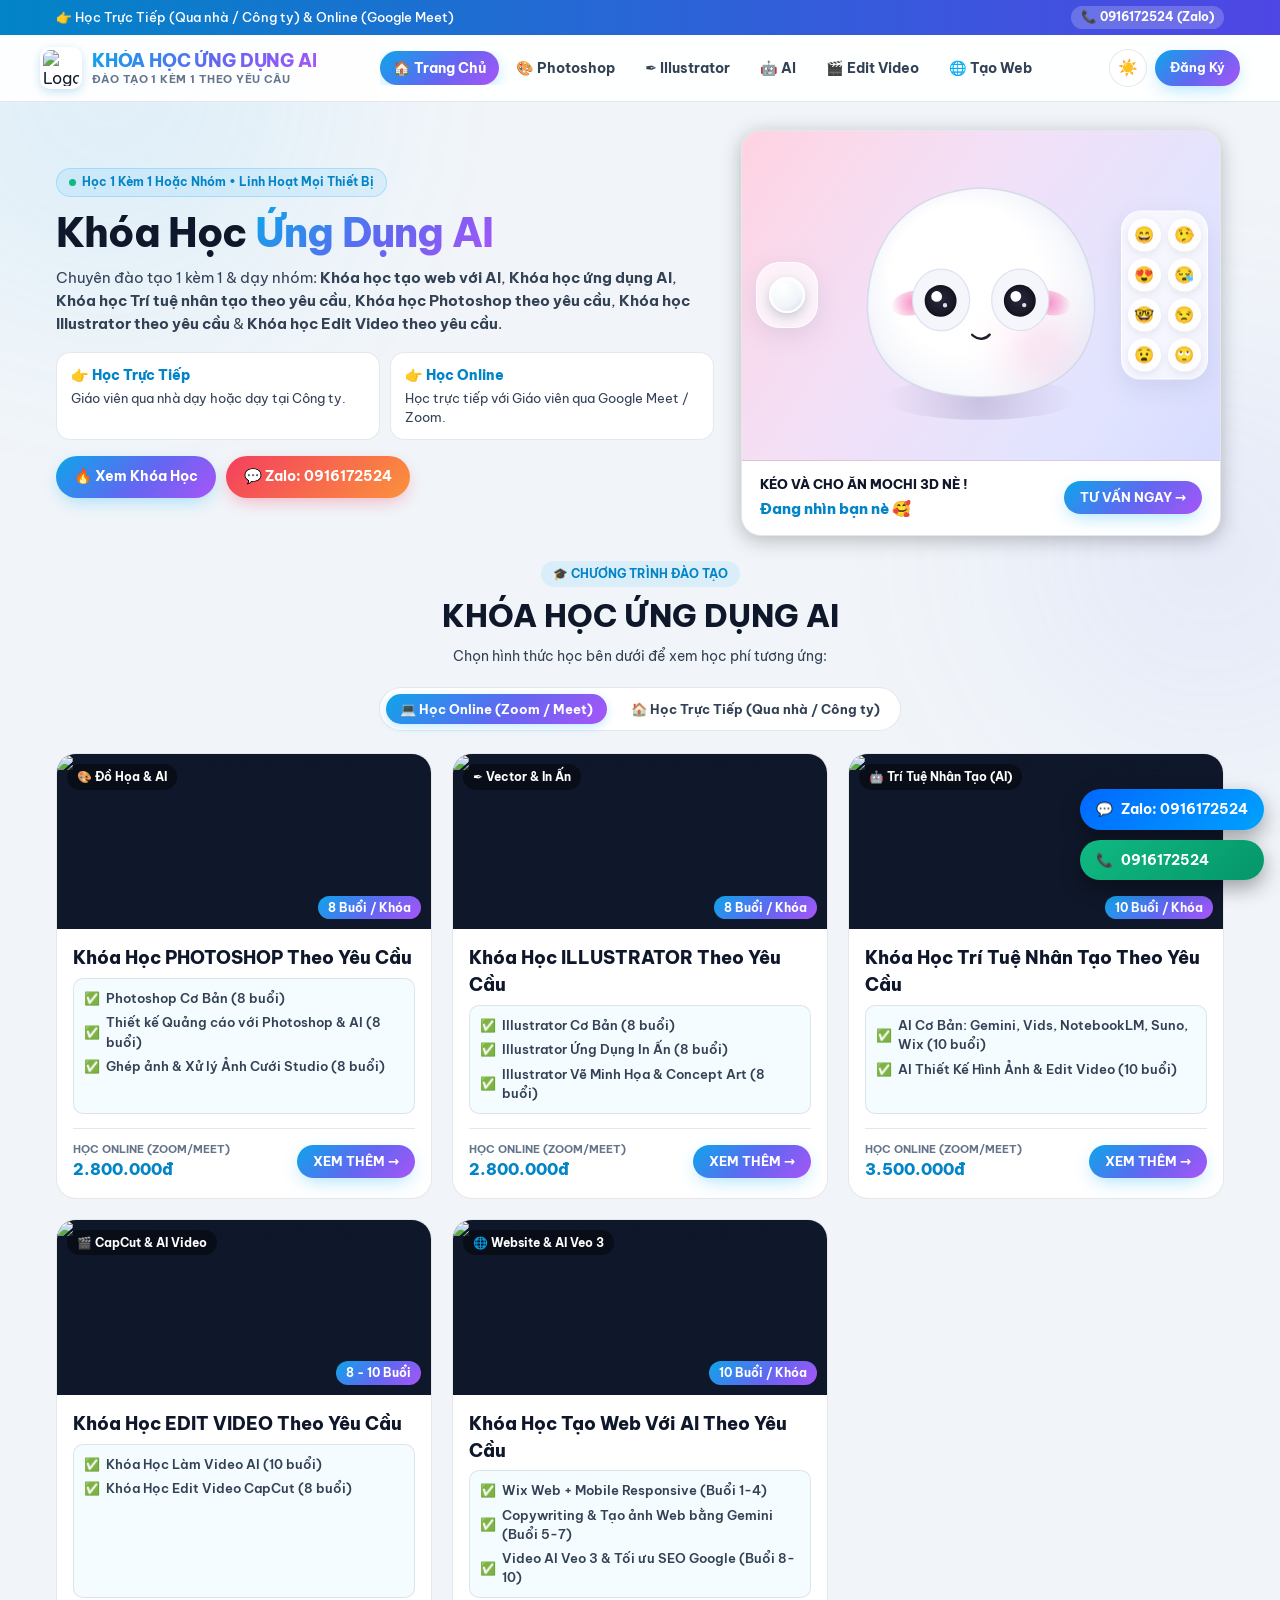
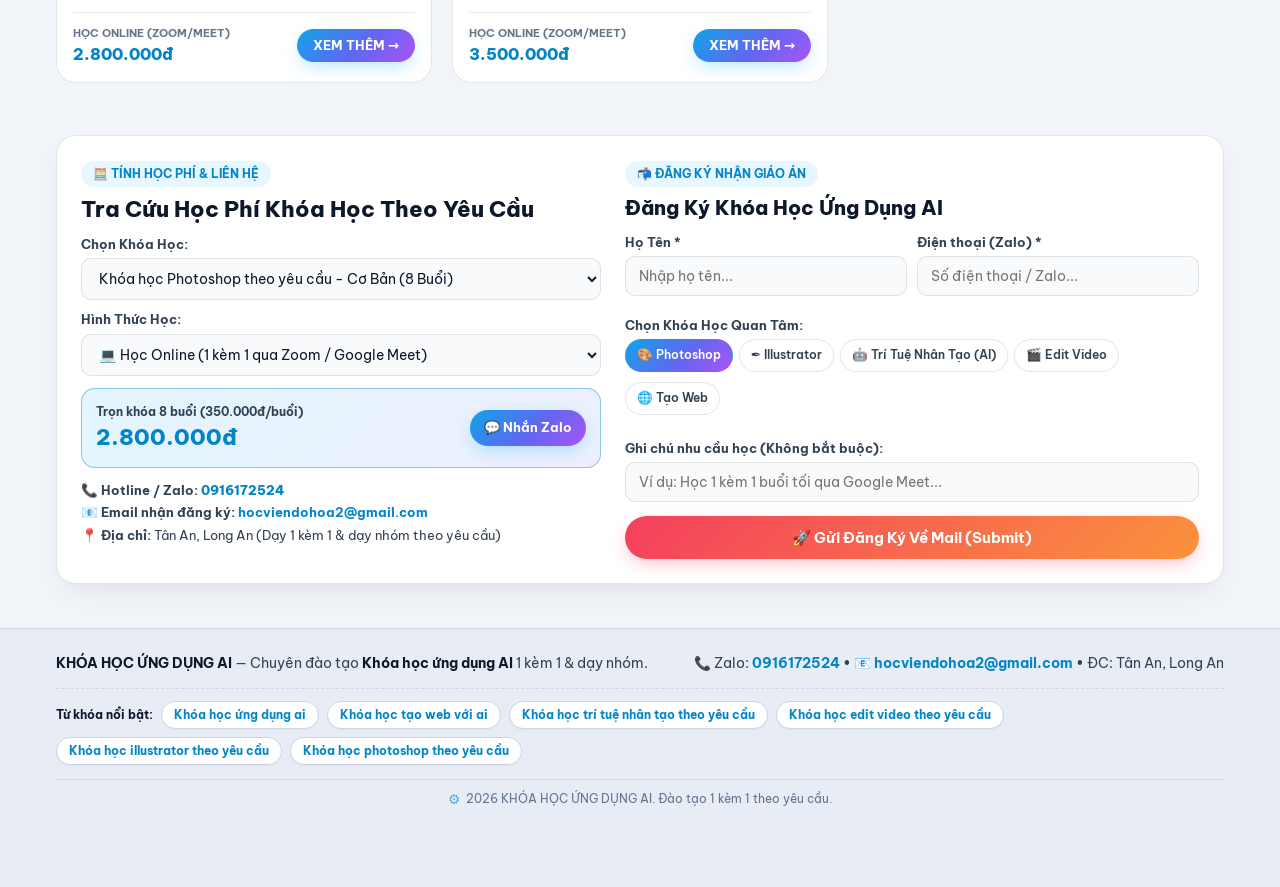
==== commit 61c8c21b: "Add files via upload" ====
--- a/index.html
+++ b/index.html
@@ -305,6 +305,64 @@
     </div>
   </div>
 
+  <!-- Interactive Course Session Detail Modal (Centered on Screen) -->
+  <div class="session-modal-backdrop" id="sessionDetailModal" onclick="closeSessionModal(event)">
+    <div class="session-modal-sheet" onclick="event.stopPropagation()">
+      <div class="session-modal-header">
+        <div class="session-modal-badge" id="modalSessionBadge">💬 Buổi 1 / 8</div>
+        <button class="session-modal-close" onclick="closeSessionModal()" aria-label="Đóng chi tiết buổi học">✕</button>
+      </div>
+
+      <div class="session-modal-course-name" id="modalCourseName">Khóa Học Photoshop Cơ Bản</div>
+      <h3 class="session-modal-title" id="modalSessionTitle">Nền tảng cơ bản</h3>
+      
+      <div class="session-modal-body">
+        <div class="session-modal-desc-box">
+          <div class="desc-box-label">📖 Nội dung buổi học:</div>
+          <p class="session-modal-desc" id="modalSessionDesc">
+            Làm quen giao diện, quản lý Layer và các công cụ tạo vùng chọn cơ bản.
+          </p>
+        </div>
+        
+        <div class="session-modal-perks">
+          <div class="modal-perk-item">
+            <span class="perk-icon">🎯</span>
+            <div><strong>Học 1 Kèm 1:</strong> Giáo án cá nhân hóa theo đúng nhu cầu & ngành nghề</div>
+          </div>
+          <div class="modal-perk-item">
+            <span class="perk-icon">⏱️</span>
+            <div><strong>Linh hoạt lịch học:</strong> Tự chọn khung giờ sáng, chiều, tối hoặc cuối tuần</div>
+          </div>
+          <div class="modal-perk-item">
+            <span class="perk-icon">🚀</span>
+            <div><strong>Thực chiến sản phẩm:</strong> Nắm chắc kỹ năng, hoàn thiện sản phẩm ngay sau buổi</div>
+          </div>
+        </div>
+      </div>
+
+      <!-- Stepper / Navigation between sessions -->
+      <div class="session-modal-nav">
+        <button class="btn btn-outline session-nav-btn" id="modalPrevBtn" onclick="navigateModalSession(-1)">
+          ← Buổi trước
+        </button>
+        <div class="session-modal-dots" id="modalSessionDots"></div>
+        <button class="btn btn-outline session-nav-btn" id="modalNextBtn" onclick="navigateModalSession(1)">
+          Buổi sau →
+        </button>
+      </div>
+
+      <!-- Modal Action Buttons -->
+      <div class="session-modal-actions">
+        <button class="btn btn-primary" id="modalRegisterBtn" onclick="registerCurrentSessionCourse()">
+          ✍️ Đăng Ký Khóa Này
+        </button>
+        <a class="btn btn-hot" href="https://zalo.me/0916172524" target="_blank" rel="noopener">
+          💬 Zalo: 0916172524
+        </a>
+      </div>
+    </div>
+  </div>
+
   <!-- Floating Quick Action Buttons -->
   <div class="floating-actions">
     <a href="https://zalo.me/0916172524" target="_blank" rel="noopener" class="float-btn float-zalo" title="Chat Zalo">
--- a/styles.css
+++ b/styles.css
@@ -821,7 +821,7 @@
 .ai-face-thumb {
   position: relative;
   flex: 1 1 auto;
-  min-height: 310px;
+  min-height: 330px;
   overflow: hidden;
   background: linear-gradient(135deg, #ffd3e2 0%, #f3e0f7 42%, #e2e4ff 78%, #d8dcff 100%);
   border-bottom: 1px solid var(--border-color);
@@ -839,6 +839,200 @@
 
 .ai-face-canvas.is-dragging {
   cursor: grabbing;
+}
+
+/* 3 Icon Bánh Cho Mochi Ăn (Hồng, Vàng, Xanh Matcha) */
+.mochi-feed-dock {
+  position: absolute;
+  left: 14px;
+  top: 50%;
+  transform: translateY(-50%);
+  display: flex;
+  flex-direction: column;
+  gap: 12px;
+  z-index: 10;
+  background: rgba(255, 255, 255, 0.65);
+  backdrop-filter: blur(12px);
+  -webkit-backdrop-filter: blur(12px);
+  padding: 10px 8px;
+  border-radius: 24px;
+  border: 1px solid rgba(255, 255, 255, 0.85);
+  box-shadow: 0 8px 24px rgba(100, 116, 139, 0.15);
+}
+
+[data-theme="dark"] .mochi-feed-dock {
+  background: rgba(15, 23, 42, 0.72);
+  border-color: rgba(255, 255, 255, 0.18);
+  box-shadow: 0 8px 26px rgba(0, 0, 0, 0.45);
+}
+
+.feed-snack-btn {
+  background: transparent;
+  border: none;
+  cursor: pointer;
+  display: flex;
+  flex-direction: column;
+  align-items: center;
+  gap: 4px;
+  padding: 4px;
+  border-radius: 16px;
+  transition: transform 0.25s cubic-bezier(0.34, 1.56, 0.64, 1), filter 0.2s ease;
+  user-select: none;
+  outline: none;
+}
+
+.feed-snack-btn:hover {
+  transform: scale(1.15) translateX(2px);
+}
+
+.feed-snack-btn:active {
+  transform: scale(0.9);
+}
+
+.snack-ball {
+  width: 36px;
+  height: 36px;
+  border-radius: 50%;
+  display: block;
+  transition: transform 0.2s ease, box-shadow 0.2s ease;
+  position: relative;
+}
+
+.snack-ball::after {
+  content: "";
+  position: absolute;
+  top: 5px;
+  left: 8px;
+  width: 9px;
+  height: 5px;
+  border-radius: 50%;
+  background: rgba(255, 255, 255, 0.85);
+  transform: rotate(-30deg);
+}
+
+.snack-pink .snack-ball {
+  background: radial-gradient(circle at 35% 30%, #fff1f5 0%, #f472b6 60%, #e11d48 100%);
+  box-shadow: 0 4px 12px rgba(225, 29, 72, 0.4), inset 0 2px 4px rgba(255, 255, 255, 0.85);
+  border: 2px solid #ffffff;
+}
+
+.snack-yellow .snack-ball {
+  background: radial-gradient(circle at 35% 30%, #fefce8 0%, #facc15 60%, #d97706 100%);
+  box-shadow: 0 4px 12px rgba(217, 119, 6, 0.4), inset 0 2px 4px rgba(255, 255, 255, 0.85);
+  border: 2px solid #ffffff;
+}
+
+.snack-matcha .snack-ball {
+  background: radial-gradient(circle at 35% 30%, #f0fdf4 0%, #4ade80 60%, #15803d 100%);
+  box-shadow: 0 4px 12px rgba(21, 128, 61, 0.4), inset 0 2px 4px rgba(255, 255, 255, 0.85);
+  border: 2px solid #ffffff;
+}
+
+.snack-white .snack-ball {
+  background: radial-gradient(circle at 35% 30%, #ffffff 0%, #f1f5f9 60%, #cbd5e1 100%);
+  box-shadow: 0 4px 12px rgba(100, 116, 139, 0.35), inset 0 2px 4px rgba(255, 255, 255, 1);
+  border: 2px solid #ffffff;
+}
+
+.snack-label {
+  display: none;
+}
+
+/* Flying snack effect */
+.flying-snack {
+  position: absolute;
+  width: 32px;
+  height: 32px;
+  border-radius: 50%;
+  pointer-events: none;
+  z-index: 20;
+  transition: transform 0.44s cubic-bezier(0.2, 0.9, 0.3, 1), opacity 0.44s ease;
+  border: 2px solid #ffffff;
+}
+.flying-snack.snack-pink {
+  background: radial-gradient(circle at 35% 30%, #fff1f5 0%, #f472b6 60%, #e11d48 100%);
+  box-shadow: 0 6px 16px rgba(225, 29, 72, 0.45);
+}
+.flying-snack.snack-yellow {
+  background: radial-gradient(circle at 35% 30%, #fefce8 0%, #facc15 60%, #d97706 100%);
+  box-shadow: 0 6px 16px rgba(217, 119, 6, 0.45);
+}
+.flying-snack.snack-matcha {
+  background: radial-gradient(circle at 35% 30%, #f0fdf4 0%, #4ade80 60%, #15803d 100%);
+  box-shadow: 0 6px 16px rgba(21, 128, 61, 0.45);
+}
+.flying-snack.snack-white {
+  background: radial-gradient(circle at 35% 30%, #ffffff 0%, #f1f5f9 60%, #cbd5e1 100%);
+  box-shadow: 0 6px 16px rgba(148, 163, 184, 0.45);
+}
+
+/* Dock Cảm Xúc (Bên phải): 2 Cột 8 Icon */
+.mochi-emotion-dock {
+  position: absolute;
+  right: 12px;
+  top: 50%;
+  transform: translateY(-50%);
+  display: flex;
+  flex-direction: row;
+  gap: 7px;
+  z-index: 10;
+  background: rgba(255, 255, 255, 0.68);
+  backdrop-filter: blur(12px);
+  -webkit-backdrop-filter: blur(12px);
+  padding: 7px 6px;
+  border-radius: 20px;
+  border: 1px solid rgba(255, 255, 255, 0.85);
+  box-shadow: 0 8px 24px rgba(100, 116, 139, 0.15);
+}
+
+[data-theme="dark"] .mochi-emotion-dock {
+  background: rgba(15, 23, 42, 0.72);
+  border-color: rgba(255, 255, 255, 0.18);
+  box-shadow: 0 8px 26px rgba(0, 0, 0, 0.45);
+}
+
+.emotion-col {
+  display: flex;
+  flex-direction: column;
+  gap: 7px;
+}
+
+.emotion-btn {
+  width: 33px;
+  height: 33px;
+  border-radius: 50%;
+  border: 2px solid rgba(255, 255, 255, 0.9);
+  background: rgba(255, 255, 255, 0.85);
+  box-shadow: 0 3px 8px rgba(0, 0, 0, 0.08);
+  cursor: pointer;
+  display: flex;
+  align-items: center;
+  justify-content: center;
+  font-size: 1.02rem;
+  transition: transform 0.22s cubic-bezier(0.34, 1.56, 0.64, 1), background 0.2s ease, border-color 0.2s ease, box-shadow 0.2s ease;
+  user-select: none;
+  outline: none;
+}
+
+[data-theme="dark"] .emotion-btn {
+  background: rgba(30, 41, 59, 0.85);
+  border-color: rgba(255, 255, 255, 0.2);
+}
+
+.emotion-btn:hover {
+  transform: scale(1.18) translateX(-2px);
+  border-color: var(--primary);
+}
+
+.emotion-btn:active {
+  transform: scale(0.9);
+}
+
+.emotion-btn.active {
+  background: linear-gradient(135deg, #6366f1 0%, #a855f7 100%);
+  border-color: #ffffff;
+  box-shadow: 0 0 0 3px rgba(168, 85, 247, 0.35), 0 6px 14px rgba(168, 85, 247, 0.45);
+  transform: scale(1.12);
 }
 
 .ai-face-drag-hint {
@@ -1035,6 +1229,629 @@
   font-size: 1.02rem;
   font-weight: 800;
   color: var(--primary);
+}
+
+/* Interactive Mochi Syllabus Stage & Speech Bubbles */
+.mochi-syllabus-header-bar {
+  display: flex;
+  align-items: center;
+  justify-content: space-between;
+  flex-wrap: wrap;
+  gap: 10px;
+  margin-bottom: 12px;
+}
+
+.mochi-mode-switcher {
+  display: inline-flex;
+  align-items: center;
+  background: rgba(15, 23, 42, 0.45);
+  border: 1px solid var(--border-color);
+  border-radius: 999px;
+  padding: 3px;
+  gap: 4px;
+}
+
+[data-theme="light"] .mochi-mode-switcher {
+  background: #f1f5f9;
+  border-color: rgba(15, 23, 42, 0.12);
+}
+
+.mochi-mode-btn {
+  background: transparent;
+  border: none;
+  border-radius: 999px;
+  padding: 6px 14px;
+  font-size: 0.82rem;
+  font-weight: 700;
+  color: var(--text-muted);
+  cursor: pointer;
+  transition: var(--transition);
+  display: inline-flex;
+  align-items: center;
+  gap: 6px;
+}
+
+.mochi-mode-btn:hover {
+  color: var(--text-main);
+}
+
+.mochi-mode-btn.active {
+  background: var(--gradient-main);
+  color: #ffffff;
+  box-shadow: 0 4px 12px rgba(56, 189, 248, 0.35);
+}
+
+.mochi-hint-pill {
+  display: inline-flex;
+  align-items: center;
+  gap: 6px;
+  font-size: 0.8rem;
+  font-weight: 700;
+  color: var(--primary);
+  background: rgba(56, 189, 248, 0.1);
+  border: 1px solid rgba(56, 189, 248, 0.28);
+  border-radius: 999px;
+  padding: 5px 12px;
+}
+
+[data-theme="light"] .mochi-hint-pill {
+  color: #0284c7;
+  background: rgba(2, 132, 199, 0.08);
+  border-color: rgba(2, 132, 199, 0.25);
+}
+
+.mochi-hint-sparkle {
+  display: inline-block;
+  animation: leafWiggle 2.2s ease-in-out infinite alternate;
+}
+
+/* Floating Interactive Mochi Stage - NO background box, transparent web background */
+.mochi-interactive-stage {
+  display: flex;
+  align-items: center;
+  justify-content: space-between;
+  gap: 12px;
+  width: 100%;
+  max-width: 620px;
+  margin: 10px auto 16px;
+  background: transparent;
+  border: none;
+  box-shadow: none;
+  position: relative;
+  user-select: none;
+}
+
+.mochi-bubbles-col {
+  display: flex;
+  flex-direction: column;
+  gap: 12px;
+  flex: 1;
+  max-width: 155px;
+  z-index: 2;
+}
+
+.mochi-bubbles-left {
+  align-items: flex-end;
+}
+
+.mochi-bubbles-right {
+  align-items: flex-start;
+}
+
+.mochi-character-box {
+  display: flex;
+  flex-direction: column;
+  align-items: center;
+  justify-content: center;
+  position: relative;
+  flex-shrink: 0;
+  background: transparent;
+  border: none;
+  box-shadow: none;
+  padding: 4px;
+}
+
+.mochi-canvas {
+  width: 230px;
+  height: 220px;
+  display: block;
+  background: transparent;
+  cursor: grab;
+  touch-action: none;
+  border-radius: 50%;
+}
+
+.mochi-canvas.is-dragging {
+  cursor: grabbing;
+}
+
+.mochi-status-pill {
+  display: inline-flex;
+  align-items: center;
+  gap: 6px;
+  font-size: 0.76rem;
+  font-weight: 700;
+  color: var(--primary);
+  background: rgba(56, 189, 248, 0.1);
+  border: 1px solid rgba(56, 189, 248, 0.28);
+  border-radius: 999px;
+  padding: 3px 10px;
+  margin-top: 4px;
+  pointer-events: none;
+  max-width: 90%;
+  white-space: nowrap;
+  overflow: hidden;
+  text-overflow: ellipsis;
+}
+
+[data-theme="light"] .mochi-status-pill {
+  color: #0284c7;
+  background: rgba(2, 132, 199, 0.08);
+  border-color: rgba(2, 132, 199, 0.25);
+}
+
+.mochi-status-dot {
+  width: 6px;
+  height: 6px;
+  border-radius: 50%;
+  background: #10b981;
+  box-shadow: 0 0 8px #10b981;
+  animation: pulseDot 2s infinite;
+}
+
+.mochi-drag-hint {
+  font-size: 0.72rem;
+  color: var(--text-muted);
+  margin-top: 4px;
+  text-align: center;
+  pointer-events: none;
+}
+
+/* Conversation Dialogue Speech Bubbles */
+.mochi-speech-bubble {
+  position: relative;
+  display: inline-flex;
+  align-items: center;
+  justify-content: center;
+  gap: 6px;
+  padding: 8px 14px;
+  border-radius: 20px;
+  font-weight: 800;
+  font-size: 0.84rem;
+  cursor: pointer;
+  transition: all 0.22s cubic-bezier(0.16, 1, 0.3, 1);
+  user-select: none;
+  border: 1.5px solid var(--border-glow);
+  background: var(--bg-card);
+  color: var(--text-main);
+  box-shadow: 0 6px 18px rgba(0, 0, 0, 0.25);
+  white-space: nowrap;
+}
+
+[data-theme="light"] .mochi-speech-bubble {
+  background: #ffffff;
+  color: #0369a1;
+  border-color: rgba(2, 132, 199, 0.32);
+  box-shadow: 0 4px 14px rgba(15, 23, 42, 0.08);
+}
+
+.mochi-speech-bubble:hover,
+.mochi-speech-bubble:focus-visible {
+  transform: scale(1.09) translateY(-3px);
+  border-color: var(--primary);
+  box-shadow: 0 8px 24px rgba(56, 189, 248, 0.35);
+  background: var(--bg-card-hover);
+  outline: none;
+}
+
+[data-theme="light"] .mochi-speech-bubble:hover,
+[data-theme="light"] .mochi-speech-bubble:focus-visible {
+  background: #f0f9ff;
+  border-color: #0284c7;
+  color: #0284c7;
+}
+
+/* Speech bubble tails pointing towards Bé Mochi */
+.mochi-speech-bubble.bubble-left::after {
+  content: '';
+  position: absolute;
+  right: -7px;
+  top: 50%;
+  transform: translateY(-50%);
+  width: 0;
+  height: 0;
+  border-top: 5px solid transparent;
+  border-bottom: 5px solid transparent;
+  border-left: 7px solid var(--border-glow);
+}
+
+[data-theme="light"] .mochi-speech-bubble.bubble-left::after {
+  border-left-color: rgba(2, 132, 199, 0.45);
+}
+
+.mochi-speech-bubble.bubble-right::after {
+  content: '';
+  position: absolute;
+  left: -7px;
+  top: 50%;
+  transform: translateY(-50%);
+  width: 0;
+  height: 0;
+  border-top: 5px solid transparent;
+  border-bottom: 5px solid transparent;
+  border-right: 7px solid var(--border-glow);
+}
+
+[data-theme="light"] .mochi-speech-bubble.bubble-right::after {
+  border-right-color: rgba(2, 132, 199, 0.45);
+}
+
+.bubble-left {
+  animation: bubbleFloatLeft 3.8s ease-in-out infinite alternate;
+}
+
+.bubble-right {
+  animation: bubbleFloatRight 3.6s ease-in-out infinite alternate;
+}
+
+@keyframes bubbleFloatLeft {
+  0% { transform: translateY(0) rotate(-1deg); }
+  50% { transform: translateY(-6px) rotate(1.2deg); }
+  100% { transform: translateY(0) rotate(-1deg); }
+}
+
+@keyframes bubbleFloatRight {
+  0% { transform: translateY(0) rotate(1deg); }
+  50% { transform: translateY(-6px) rotate(-1.2deg); }
+  100% { transform: translateY(0) rotate(1deg); }
+}
+
+.bubble-icon {
+  font-size: 0.82rem;
+  flex-shrink: 0;
+}
+
+.bubble-text {
+  letter-spacing: 0.3px;
+}
+
+/* Session Detail Modal & Mobile Bottom Sheet */
+.session-modal-backdrop {
+  position: fixed;
+  inset: 0;
+  background: rgba(7, 11, 20, 0.78);
+  backdrop-filter: blur(8px);
+  -webkit-backdrop-filter: blur(8px);
+  z-index: 1200;
+  display: flex;
+  align-items: center;
+  justify-content: center;
+  padding: 16px;
+  opacity: 0;
+  visibility: hidden;
+  transition: opacity 0.28s ease, visibility 0.28s ease;
+}
+
+.session-modal-backdrop.open {
+  opacity: 1;
+  visibility: visible;
+}
+
+.session-modal-sheet {
+  background: var(--bg-card);
+  border: 1px solid var(--border-color);
+  border-radius: var(--radius-xl);
+  box-shadow: 0 24px 55px rgba(0, 0, 0, 0.5);
+  width: 100%;
+  max-width: 540px;
+  max-height: 88vh;
+  overflow-y: auto;
+  padding: 24px;
+  position: relative;
+  transform: scale(0.94) translateY(14px);
+  transition: transform 0.28s cubic-bezier(0.16, 1, 0.3, 1);
+}
+
+.session-modal-backdrop.open .session-modal-sheet {
+  transform: scale(1) translateY(0);
+}
+
+[data-theme="light"] .session-modal-sheet {
+  background: #ffffff;
+  border-color: rgba(15, 23, 42, 0.12);
+  box-shadow: 0 20px 48px rgba(15, 23, 42, 0.18);
+}
+
+.modal-drag-bar {
+  display: none;
+  width: 44px;
+  height: 4px;
+  background: rgba(148, 163, 184, 0.4);
+  border-radius: 999px;
+  margin: 0 auto 12px;
+}
+
+.session-modal-header {
+  display: flex;
+  align-items: center;
+  justify-content: space-between;
+  margin-bottom: 8px;
+}
+
+.session-modal-badge {
+  display: inline-flex;
+  align-items: center;
+  gap: 6px;
+  font-size: 0.8rem;
+  font-weight: 800;
+  color: #10b981;
+  background: rgba(16, 185, 129, 0.14);
+  border: 1px solid rgba(16, 185, 129, 0.3);
+  border-radius: 999px;
+  padding: 4px 12px;
+}
+
+[data-theme="light"] .session-modal-badge {
+  color: #047857;
+  background: rgba(16, 185, 129, 0.15);
+  border-color: rgba(16, 185, 129, 0.35);
+}
+
+.session-modal-close {
+  background: transparent;
+  border: none;
+  color: var(--text-muted);
+  font-size: 1.25rem;
+  font-weight: 700;
+  cursor: pointer;
+  width: 34px;
+  height: 34px;
+  border-radius: 50%;
+  display: flex;
+  align-items: center;
+  justify-content: center;
+  transition: var(--transition);
+}
+
+.session-modal-close:hover {
+  background: rgba(148, 163, 184, 0.18);
+  color: var(--text-main);
+}
+
+.session-modal-course-name {
+  font-size: 0.8rem;
+  font-weight: 700;
+  color: var(--text-secondary);
+  text-transform: uppercase;
+  letter-spacing: 0.4px;
+  margin-top: 4px;
+}
+
+.session-modal-title {
+  font-size: 1.35rem;
+  font-weight: 800;
+  color: var(--text-main);
+  margin-top: 2px;
+  margin-bottom: 14px;
+  line-height: 1.35;
+}
+
+.session-modal-body {
+  margin-bottom: 18px;
+}
+
+.session-modal-desc-box {
+  background: rgba(15, 23, 42, 0.35);
+  border: 1px solid var(--border-color);
+  border-radius: var(--radius-md);
+  padding: 14px 16px;
+  margin-bottom: 14px;
+}
+
+[data-theme="light"] .session-modal-desc-box {
+  background: #f8fafc;
+  border-color: rgba(15, 23, 42, 0.1);
+}
+
+.desc-box-label {
+  font-size: 0.78rem;
+  font-weight: 800;
+  color: var(--primary);
+  margin-bottom: 6px;
+  text-transform: uppercase;
+  letter-spacing: 0.3px;
+}
+
+.session-modal-desc {
+  font-size: 0.92rem;
+  line-height: 1.65;
+  color: var(--text-secondary);
+}
+
+.session-modal-perks {
+  display: flex;
+  flex-direction: column;
+  gap: 8px;
+}
+
+.modal-perk-item {
+  display: flex;
+  align-items: flex-start;
+  gap: 10px;
+  font-size: 0.82rem;
+  color: var(--text-secondary);
+  line-height: 1.5;
+}
+
+.perk-icon {
+  font-size: 1rem;
+  flex-shrink: 0;
+}
+
+/* Stepper / Nav between sessions inside modal */
+.session-modal-nav {
+  display: flex;
+  align-items: center;
+  justify-content: space-between;
+  gap: 8px;
+  padding: 12px 0;
+  border-top: 1px dashed var(--border-color);
+  border-bottom: 1px dashed var(--border-color);
+  margin-bottom: 16px;
+}
+
+.session-nav-btn {
+  padding: 6px 12px;
+  font-size: 0.8rem;
+  font-weight: 700;
+}
+
+.session-nav-btn:disabled {
+  opacity: 0.35;
+  cursor: not-allowed;
+  pointer-events: none;
+}
+
+.session-modal-dots {
+  display: flex;
+  align-items: center;
+  gap: 5px;
+  flex-wrap: wrap;
+  justify-content: center;
+}
+
+.modal-dot-pill {
+  width: 24px;
+  height: 24px;
+  border-radius: 50%;
+  border: 1px solid var(--border-color);
+  background: transparent;
+  color: var(--text-muted);
+  font-size: 0.74rem;
+  font-weight: 700;
+  display: inline-flex;
+  align-items: center;
+  justify-content: center;
+  cursor: pointer;
+  transition: var(--transition);
+}
+
+.modal-dot-pill:hover {
+  border-color: var(--primary);
+  color: var(--text-main);
+}
+
+.modal-dot-pill.active {
+  background: var(--gradient-emerald);
+  border-color: transparent;
+  color: #ffffff;
+  font-weight: 800;
+}
+
+.session-modal-actions {
+  display: flex;
+  gap: 10px;
+  flex-wrap: wrap;
+}
+
+.session-modal-actions .btn {
+  flex: 1;
+  min-width: 140px;
+  justify-content: center;
+  padding: 10px 16px;
+  font-size: 0.88rem;
+}
+
+/* Mobile Responsive Styles for Mochi Stage & Centered Modal */
+@media (max-width: 640px) {
+  .mochi-syllabus-header-bar {
+    flex-direction: column;
+    align-items: stretch;
+    gap: 8px;
+  }
+
+  .mochi-mode-switcher {
+    width: 100%;
+    justify-content: center;
+  }
+
+  .mochi-mode-btn {
+    flex: 1;
+    justify-content: center;
+  }
+
+  .mochi-hint-pill {
+    width: 100%;
+    justify-content: center;
+    font-size: 0.76rem;
+  }
+
+  /* Mochi Stage on Mobile - Bé Mochi to rõ hơn ở trung tâm */
+  .mochi-interactive-stage {
+    gap: 4px;
+    margin: 6px auto 14px;
+    justify-content: center;
+    align-items: center;
+  }
+
+  .mochi-bubbles-col {
+    gap: 8px;
+    max-width: 86px;
+    flex: 1;
+  }
+
+  .mochi-character-box {
+    padding: 0;
+  }
+
+  .mochi-canvas {
+    width: 210px;
+    height: 200px;
+    max-width: 56vw;
+  }
+
+  .mochi-speech-bubble {
+    padding: 6px 8px;
+    font-size: 0.74rem;
+    font-weight: 800;
+    gap: 3px;
+    border-radius: 16px;
+  }
+
+  .bubble-icon {
+    font-size: 0.72rem;
+  }
+
+  .bubble-text {
+    font-size: 0.74rem;
+  }
+
+  /* Centered Modal on mobile screen (bản nội dung hiện lên ở giữa màn hình) */
+  .session-modal-backdrop {
+    align-items: center;
+    justify-content: center;
+    padding: 14px;
+  }
+
+  .session-modal-sheet {
+    border-radius: 24px;
+    max-height: 86vh;
+    padding: 18px 16px 20px;
+    transform: scale(0.92) translateY(0);
+    border-bottom: 1px solid var(--border-color);
+  }
+
+  .modal-drag-bar {
+    display: none;
+  }
+
+  .session-modal-backdrop.open .session-modal-sheet {
+    transform: scale(1) translateY(0);
+  }
+
+  .session-modal-title {
+    font-size: 1.18rem;
+  }
 }
 
 /* Compact Accordion Sessions List */
@@ -1561,7 +2378,34 @@
     max-width: 100%;
   }
   .ai-face-thumb {
-    min-height: 270px;
+    min-height: 290px;
+  }
+  .mochi-feed-dock {
+    left: 8px;
+    gap: 7px;
+    padding: 6px 5px;
+    border-radius: 20px;
+  }
+  .snack-ball {
+    width: 28px;
+    height: 28px;
+  }
+  .snack-label {
+    display: none;
+  }
+  .mochi-emotion-dock {
+    right: 6px;
+    gap: 4px;
+    padding: 5px 4px;
+    border-radius: 16px;
+  }
+  .emotion-col {
+    gap: 4px;
+  }
+  .emotion-btn {
+    width: 26px;
+    height: 26px;
+    font-size: 0.84rem;
   }
 
   /* Thanh chọn hình thức học Online / Trực tiếp xếp dọc vừa khít màn hình điện thoại */
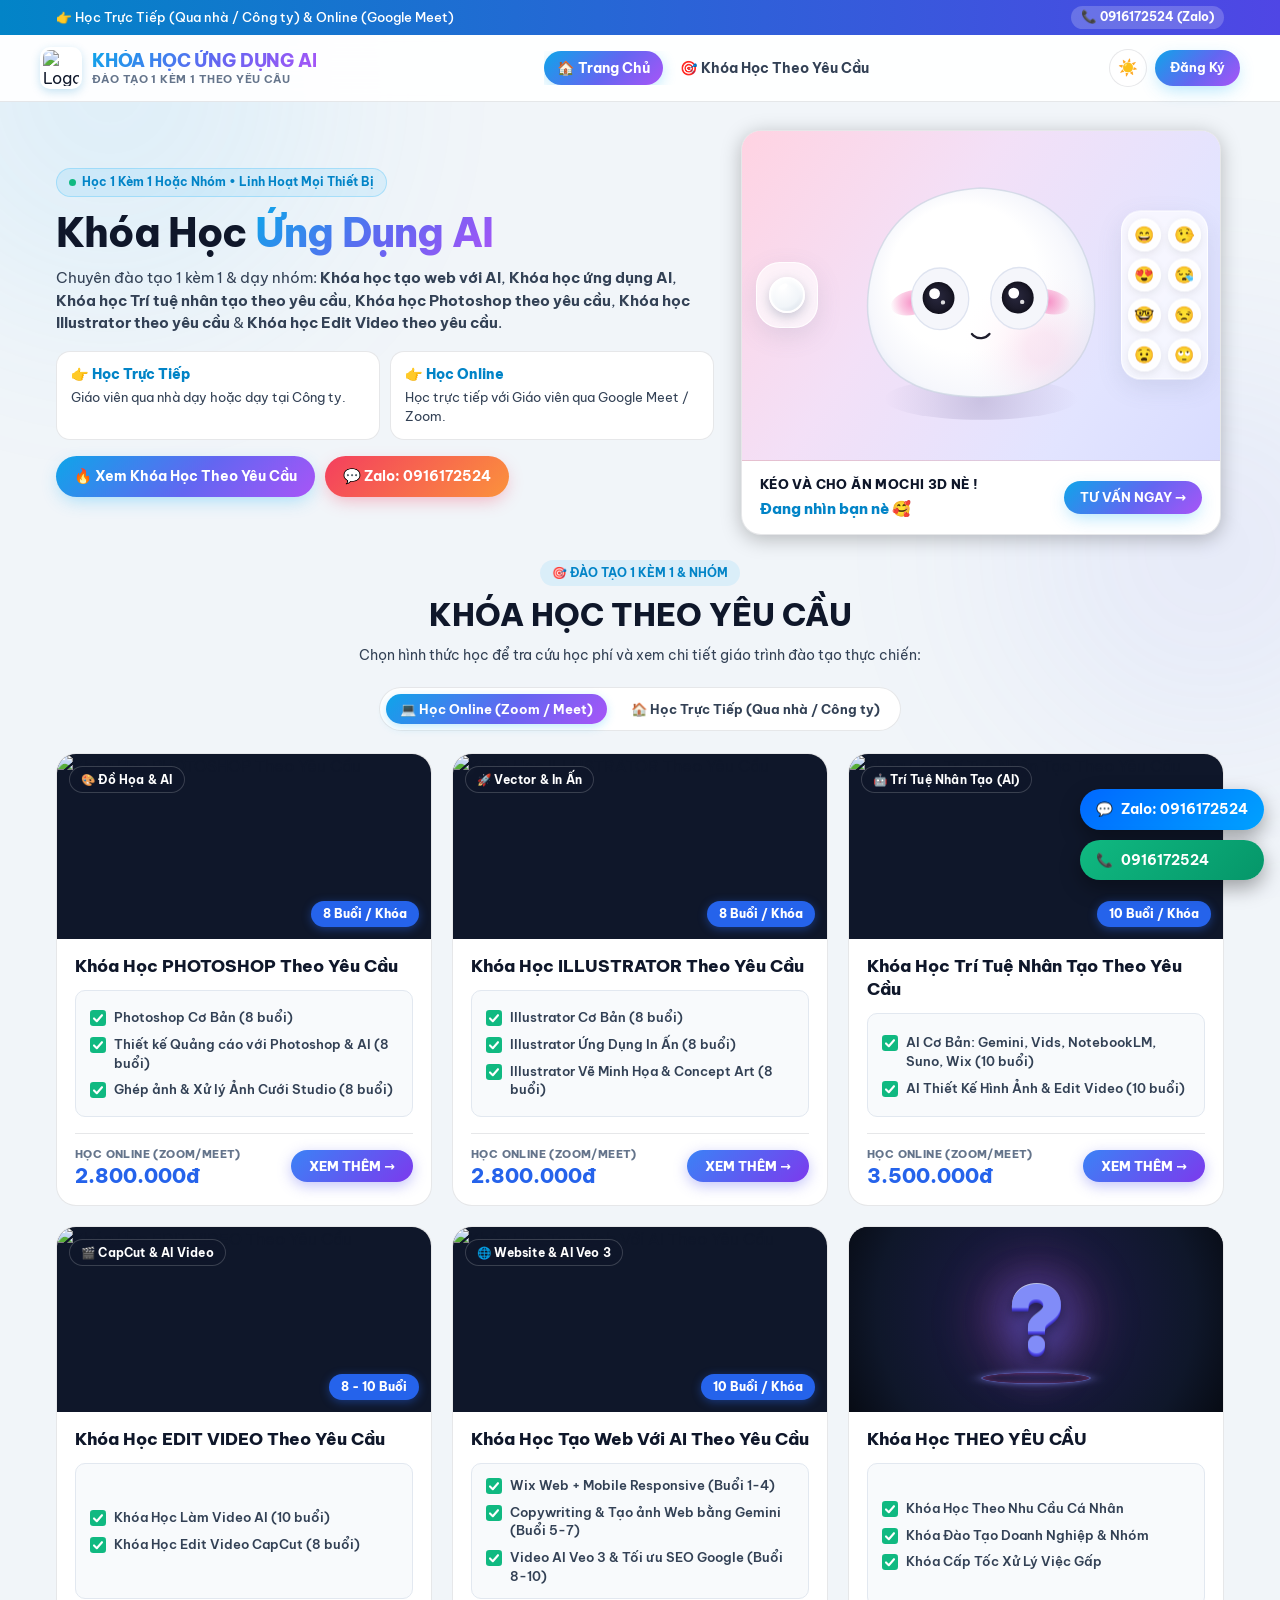
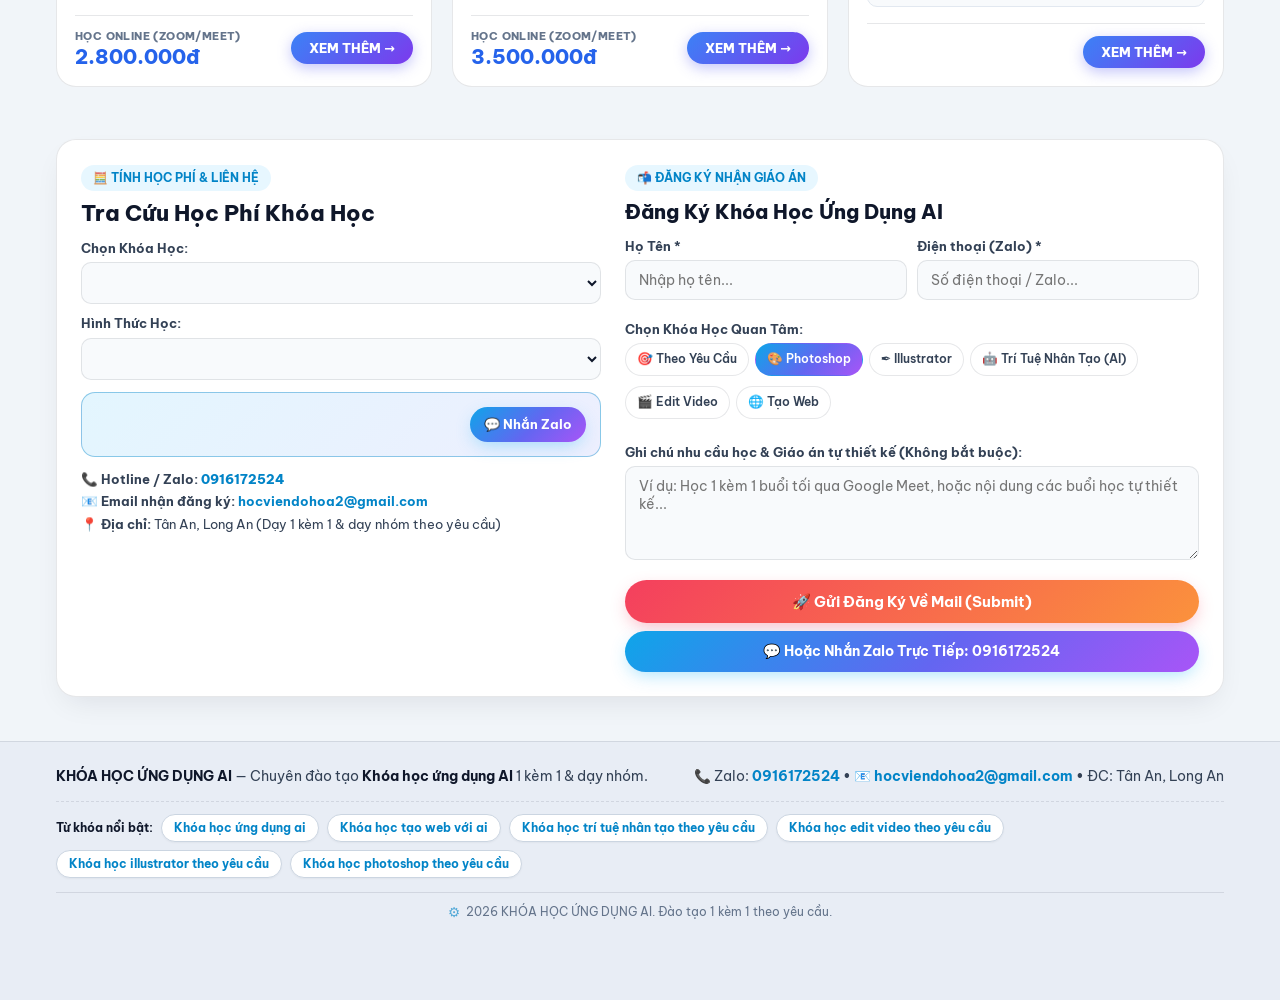
==== commit ffb1483a: "Add files via upload" ====
--- a/index.html
+++ b/index.html
@@ -91,7 +91,7 @@
   <link rel="preconnect" href="https://fonts.googleapis.com" />
   <link rel="preconnect" href="https://fonts.gstatic.com" crossorigin />
   <link href="https://fonts.googleapis.com/css2?family=Be+Vietnam+Pro:wght@400;500;600;700;800&display=swap" rel="stylesheet" />
-  <link rel="stylesheet" href="styles.css" />
+  <link rel="stylesheet" href="styles.css?v=20261103_v5" />
 </head>
 <body>
   <div class="ambient-bg" aria-hidden="true">
@@ -122,14 +122,10 @@
         </div>
       </a>
 
-      <!-- Desktop Navigation (5 Courses + Home) -->
+      <!-- Desktop Navigation -->
       <nav class="main-nav" aria-label="Menu chính">
         <button class="nav-btn active" data-nav="home" onclick="navigateTo('home')">🏠 Trang Chủ</button>
-        <button class="nav-btn" data-nav="photoshop" onclick="navigateTo('photoshop')">🎨 Photoshop</button>
-        <button class="nav-btn" data-nav="illustrator" onclick="navigateTo('illustrator')">✒️ Illustrator</button>
-        <button class="nav-btn" data-nav="ai" onclick="navigateTo('ai')">🤖 AI</button>
-        <button class="nav-btn" data-nav="edit-video" onclick="navigateTo('edit-video')">🎬 Edit Video</button>
-        <button class="nav-btn" data-nav="web" onclick="navigateTo('web')">🌐 Tạo Web</button>
+        <button class="nav-btn" data-nav="theo-yeu-cau" onclick="navigateTo('theo-yeu-cau')">🎯 Khóa Học Theo Yêu Cầu</button>
       </nav>
 
       <div class="header-actions">
@@ -142,12 +138,8 @@
 
     <!-- Mobile / Tablet Quick Swipeable Category Bar -->
     <div class="quick-cat-bar" aria-label="Chọn nhanh khóa học">
-      <button class="quick-pill active" data-nav="home" onclick="navigateTo('home')">🏠 Tất cả</button>
-      <button class="quick-pill" data-nav="photoshop" onclick="navigateTo('photoshop')">🎨 Photoshop</button>
-      <button class="quick-pill" data-nav="illustrator" onclick="navigateTo('illustrator')">✒️ Illustrator</button>
-      <button class="quick-pill" data-nav="ai" onclick="navigateTo('ai')">🤖 Khóa AI</button>
-      <button class="quick-pill" data-nav="edit-video" onclick="navigateTo('edit-video')">🎬 Edit Video</button>
-      <button class="quick-pill" data-nav="web" onclick="navigateTo('web')">🌐 Tạo Web</button>
+      <button class="quick-pill active" data-nav="home" onclick="navigateTo('home')">🏠 Trang Chủ</button>
+      <button class="quick-pill" data-nav="theo-yeu-cau" onclick="navigateTo('theo-yeu-cau')">🎯 Khóa Học Theo Yêu Cầu</button>
     </div>
   </header>
 
@@ -161,11 +153,15 @@
         <!-- Left: Quick Fee Calculator & Contact Info -->
         <div>
           <span class="section-badge" id="calcBadgeTitle">🧮 Tính Học Phí & Liên Hệ</span>
-          <h2 class="section-title" id="calcTitle" style="font-size:1.35rem; margin-bottom:10px;">Tra Cứu Học Phí Khóa Học Theo Yêu Cầu</h2>
+          <h2 class="section-title" id="calcTitle" style="font-size:1.35rem; margin-bottom:10px;">Tra Cứu Học Phí Khóa Học</h2>
 
           <div class="form-group">
             <label for="calcCourseSelect">Chọn Khóa Học:</label>
             <select id="calcCourseSelect" class="calc-select" onchange="updateFeeCalculator()">
+              <option value="" selected></option>
+              <option value="custom-personal" data-sessions="10" data-online="3500000" data-offline="4500000">Khóa học Theo Yêu Cầu - Tự Thiết Kế (10 Buổi)</option>
+              <option value="custom-business" data-sessions="10" data-online="3500000" data-offline="4500000">Khóa học Theo Yêu Cầu - Doanh Nghiệp (10 Buổi)</option>
+              <option value="custom-express" data-sessions="6" data-online="2400000" data-offline="3000000">Khóa học Theo Yêu Cầu - Cấp Tốc (6 Buổi)</option>
               <option value="ps-basic" data-sessions="8" data-online="2800000" data-offline="3600000">Khóa học Photoshop theo yêu cầu - Cơ Bản (8 Buổi)</option>
               <option value="ps-ads" data-sessions="8" data-online="2800000" data-offline="3600000">Khóa học Photoshop theo yêu cầu - Quảng cáo & AI (8 Buổi)</option>
               <option value="ps-wedding" data-sessions="8" data-online="2800000" data-offline="3600000">Khóa học Photoshop theo yêu cầu - Ảnh Cưới Studio (8 Buổi)</option>
@@ -183,6 +179,7 @@
           <div class="form-group">
             <label for="calcModeSelect">Hình Thức Học:</label>
             <select id="calcModeSelect" class="calc-select" onchange="updateFeeCalculator()">
+              <option value="" selected></option>
               <option value="online">💻 Học Online (1 kèm 1 qua Zoom / Google Meet)</option>
               <option value="offline">🏠 Học Offline (Giáo viên qua nhà / Dạy tại Công ty)</option>
             </select>
@@ -190,10 +187,8 @@
 
           <div class="calc-result-box">
             <div>
-              <div style="font-size:0.76rem; color:var(--text-secondary); font-weight:700;" id="calcBreakdownText">
-                Trọn khóa 8 buổi (350.000đ/buổi)
-              </div>
-              <div class="calc-total-price" id="calcTotalAmount">2.800.000đ</div>
+              <div style="font-size:0.76rem; color:var(--text-secondary); font-weight:700;" id="calcBreakdownText"></div>
+              <div class="calc-total-price" id="calcTotalAmount"></div>
             </div>
             <a href="https://zalo.me/0916172524" target="_blank" rel="noopener" class="btn btn-primary" style="padding:8px 14px; font-size:0.82rem;">
               💬 Nhắn Zalo
@@ -228,6 +223,10 @@
                 <label>Chọn Khóa Học Quan Tâm:</label>
                 <div class="checkbox-pills" id="checkboxPillsContainer">
                   <label class="checkbox-pill">
+                    <input type="checkbox" name="regCourses" value="Khóa học Theo yêu cầu riêng (1 kèm 1)" />
+                    <span>🎯 Theo Yêu Cầu</span>
+                  </label>
+                  <label class="checkbox-pill">
                     <input type="checkbox" name="regCourses" value="Khóa học Photoshop theo yêu cầu" checked />
                     <span>🎨 Photoshop</span>
                   </label>
@@ -251,14 +250,17 @@
               </div>
 
               <div class="form-group full">
-                <label for="regNote">Ghi chú nhu cầu học (Không bắt buộc):</label>
-                <input type="text" id="regNote" name="Ghi chú" class="form-input" placeholder="Ví dụ: Học 1 kèm 1 buổi tối qua Google Meet..." />
+                <label for="regNote">Ghi chú nhu cầu học & Giáo án tự thiết kế (Không bắt buộc):</label>
+                <textarea id="regNote" name="Ghi chú" class="form-input" rows="4" placeholder="Ví dụ: Học 1 kèm 1 buổi tối qua Google Meet, hoặc nội dung các buổi học tự thiết kế..."></textarea>
               </div>
             </div>
 
             <button type="submit" id="regSubmitBtn" class="btn btn-hot" style="width:100%; padding:12px; font-size:0.95rem; margin-top:4px;">
               🚀 Gửi Đăng Ký Về Mail (Submit)
             </button>
+            <a href="https://zalo.me/0916172524" target="_blank" rel="noopener" class="btn btn-primary" style="width:100%; padding:10px; font-size:0.88rem; margin-top:8px; display:inline-flex; align-items:center; justify-content:center; gap:8px;">
+              💬 Hoặc Nhắn Zalo Trực Tiếp: 0916172524
+            </a>
 
             <div id="formSuccessAlert" style="display:none; margin-top:12px; padding:12px; border-radius:10px; background:rgba(16, 185, 129, 0.14); border:1px solid rgba(16, 185, 129, 0.4);"></div>
           </form>
@@ -322,6 +324,32 @@
           <p class="session-modal-desc" id="modalSessionDesc">
             Làm quen giao diện, quản lý Layer và các công cụ tạo vùng chọn cơ bản.
           </p>
+
+          <!-- Nút sửa/xóa buổi học cho khóa theo yêu cầu -->
+          <div class="session-custom-edit-actions" id="sessionEditActions" style="margin-top: 10px; display: flex; gap: 8px; flex-wrap: wrap;">
+            <button type="button" class="btn btn-outline" style="padding: 6px 12px; font-size: 0.8rem;" onclick="startEditingCurrentSession()">
+              ✏️ Viết Lại / Chỉnh Sửa Buổi Này
+            </button>
+            <button type="button" class="btn btn-outline" id="btnDeleteCurrentSession" style="padding: 6px 12px; font-size: 0.8rem; color: #ef4444; border-color: rgba(239, 68, 68, 0.35);" onclick="deleteCurrentSession()">
+              🗑️ Xóa Buổi
+            </button>
+          </div>
+
+          <!-- Form chỉnh sửa nội dung buổi học trực tiếp -->
+          <div class="session-custom-edit-form" id="sessionEditForm" style="display: none; margin-top: 12px; background: rgba(99, 102, 241, 0.08); padding: 12px; border-radius: 12px; border: 1px solid rgba(99, 102, 241, 0.25);">
+            <label style="font-size: 0.78rem; font-weight: 700; color: var(--text-secondary); display: block; margin-bottom: 4px;">Tên / Chủ đề buổi học:</label>
+            <input type="text" id="sessionEditTitleInput" class="form-input" style="margin-bottom: 8px;" />
+            <label style="font-size: 0.78rem; font-weight: 700; color: var(--text-secondary); display: block; margin-bottom: 4px;">Chi tiết nội dung cần học:</label>
+            <textarea id="sessionEditDescInput" class="form-input" rows="3" style="margin-bottom: 10px;"></textarea>
+            <div style="display: flex; gap: 8px;">
+              <button type="button" class="btn btn-primary" style="padding: 6px 14px; font-size: 0.82rem;" onclick="saveEditedCurrentSession()">
+                💾 Lưu Nội Dung
+              </button>
+              <button type="button" class="btn btn-outline" style="padding: 6px 14px; font-size: 0.82rem;" onclick="cancelEditingCurrentSession()">
+                Hủy
+              </button>
+            </div>
+          </div>
         </div>
         
         <div class="session-modal-perks">
@@ -361,6 +389,42 @@
         </a>
       </div>
     </div>
+  </div>
+
+  <!-- Modal Tạo Buổi Học Mới (+) Cho Khóa Theo Yêu Cầu -->
+  <div class="session-modal-backdrop" id="addSessionModal" onclick="closeAddSessionModal(event)">
+    <div class="session-modal-sheet" onclick="event.stopPropagation()">
+      <div class="session-modal-header">
+        <div class="session-modal-badge" id="addSessionBadge">➕ Tạo Buổi Học Mới</div>
+        <button class="session-modal-close" onclick="closeAddSessionModal()" aria-label="Đóng">✕</button>
+      </div>
+      
+      <h3 style="font-size: 1.22rem; font-weight: 800; margin: 12px 0 6px;">✍️ Thiết Kế Nội Dung Buổi Học Riêng</h3>
+      <p style="font-size: 0.84rem; color: var(--text-secondary); margin-bottom: 16px; line-height: 1.5;">
+        Nhập nội dung bạn mong muốn được học. Bé Mochi và Giáo viên sẽ đưa buổi này vào lộ trình cá nhân hóa của bạn!
+      </p>
+
+      <div class="form-group" style="margin-bottom: 12px;">
+        <label for="newSessionTitle" style="font-size: 0.84rem; font-weight: 700;">Tên buổi học *</label>
+        <input type="text" id="newSessionTitle" class="form-input" placeholder="Ví dụ: Thiết kế Banner quảng cáo & Mockup sản phẩm" required />
+      </div>
+
+      <div class="form-group" style="margin-bottom: 16px;">
+        <label for="newSessionDesc" style="font-size: 0.84rem; font-weight: 700;">Nội dung chi tiết bạn muốn học *</label>
+        <textarea id="newSessionDesc" class="form-input" rows="3" placeholder="Ví dụ: Hướng dẫn cắt ghép sản phẩm sắc nét, chọn font chữ đẹp, phối màu bắt mắt và xuất file in..." required></textarea>
+      </div>
+
+      <div style="display: flex; gap: 10px; justify-content: flex-end; align-items: center;">
+        <button type="button" class="btn btn-outline" onclick="closeAddSessionModal()">Hủy</button>
+        <button type="button" class="btn btn-primary" onclick="confirmAddSession()">➕ Lưu Vào Giáo Án</button>
+      </div>
+    </div>
+  </div>
+
+  <!-- Toast Thông Báo Khi Lưu Hoặc Gửi Giáo Án -->
+  <div id="customSyllabusToast" class="syllabus-toast">
+    <span id="toastIcon">🎉</span>
+    <span id="toastMessage">Đã lưu giáo án thành công!</span>
   </div>
 
   <!-- Floating Quick Action Buttons -->
@@ -376,34 +440,26 @@
   </div>
 
 
-  <!-- Mobile Bottom Navigation Bar (6 Quick Items) -->
+  <!-- Mobile Bottom Navigation Bar -->
   <nav class="mobile-bottom-nav" aria-label="Điều hướng di động">
     <button class="mob-nav-item active" data-nav="home" onclick="navigateTo('home')">
       <span class="mob-icon">🏠</span>
-      <span>Home</span>
+      <span>Trang Chủ</span>
     </button>
-    <button class="mob-nav-item" data-nav="photoshop" onclick="navigateTo('photoshop')">
-      <span class="mob-icon">🎨</span>
-      <span>Photoshop</span>
+    <button class="mob-nav-item" data-nav="theo-yeu-cau" onclick="navigateTo('theo-yeu-cau')">
+      <span class="mob-icon">🎯</span>
+      <span>Theo Yêu Cầu</span>
     </button>
-    <button class="mob-nav-item" data-nav="illustrator" onclick="navigateTo('illustrator')">
-      <span class="mob-icon">✒️</span>
-      <span>Illustrator</span>
-    </button>
-    <button class="mob-nav-item" data-nav="ai" onclick="navigateTo('ai')">
-      <span class="mob-icon">🤖</span>
-      <span>Khóa AI</span>
-    </button>
-    <button class="mob-nav-item" data-nav="edit-video" onclick="navigateTo('edit-video')">
-      <span class="mob-icon">🎬</span>
-      <span>Video</span>
-    </button>
-    <button class="mob-nav-item" data-nav="web" onclick="navigateTo('web')">
-      <span class="mob-icon">🌐</span>
-      <span>Tạo Web</span>
-    </button>
+    <a href="https://zalo.me/0916172524" target="_blank" rel="noopener" class="mob-nav-item">
+      <span class="mob-icon">💬</span>
+      <span>Zalo</span>
+    </a>
+    <a href="#contactSection" class="mob-nav-item">
+      <span class="mob-icon">📝</span>
+      <span>Đăng Ký</span>
+    </a>
   </nav>
 
-  <script src="app.js"></script>
+  <script src="app.js?v=20261103_v5"></script>
 </body>
 </html>
--- a/styles.css
+++ b/styles.css
@@ -680,17 +680,18 @@
   display: flex;
   flex-direction: column;
   transition: var(--transition);
+  box-shadow: var(--shadow-sm);
 }
 
 .category-card:hover {
   transform: translateY(-4px);
-  border-color: var(--border-glow);
-  box-shadow: var(--shadow-lg);
+  border-color: rgba(99, 102, 241, 0.45);
+  box-shadow: 0 12px 30px -6px rgba(0, 0, 0, 0.12);
 }
 
 .category-thumb {
   position: relative;
-  height: 175px;
+  height: 185px;
   overflow: hidden;
   background: #0f172a;
 }
@@ -699,87 +700,257 @@
   width: 100%;
   height: 100%;
   object-fit: cover;
+  transition: transform 0.35s ease;
+}
+
+.category-card:hover .category-thumb img {
+  transform: scale(1.04);
 }
 
 .category-tag {
   position: absolute;
-  top: 10px;
-  left: 10px;
-  background: rgba(7, 11, 20, 0.82);
+  top: 12px;
+  left: 12px;
+  background: rgba(15, 23, 42, 0.78);
+  backdrop-filter: blur(6px);
+  -webkit-backdrop-filter: blur(6px);
   color: #fff;
-  padding: 4px 10px;
-  border-radius: 999px;
-  font-size: 0.74rem;
-  font-weight: 700;
-}
-
-.category-count-badge {
-  position: absolute;
-  bottom: 10px;
-  right: 10px;
-  background: var(--gradient-main);
-  color: #fff;
-  padding: 3px 10px;
+  padding: 4px 11px;
   border-radius: 999px;
   font-size: 0.72rem;
   font-weight: 700;
+  border: 1px solid rgba(255, 255, 255, 0.18);
+  z-index: 2;
+  letter-spacing: 0.2px;
+}
+
+.category-count-badge {
+  position: absolute;
+  bottom: 12px;
+  right: 12px;
+  background: #2563eb;
+  color: #fff;
+  padding: 4px 12px;
+  border-radius: 999px;
+  font-size: 0.72rem;
+  font-weight: 800;
+  box-shadow: 0 2px 10px rgba(37, 99, 235, 0.45);
+  z-index: 2;
+}
+
+/* 3D Rotating Question Mark (Dấu ? 3D Tự Xoay) */
+.thumb-3d-question-box {
+  width: 100%;
+  height: 100%;
+  min-height: 185px;
+  display: flex;
+  align-items: center;
+  justify-content: center;
+  position: relative;
+  overflow: hidden;
+  background: radial-gradient(circle at 50% 45%, #1e1b4b 0%, #0f172a 75%, #070b14 100%);
+  perspective: 900px;
+  user-select: none;
+}
+
+.question-ambient-glow {
+  position: absolute;
+  width: 130px;
+  height: 130px;
+  border-radius: 50%;
+  background: radial-gradient(circle, rgba(99, 102, 241, 0.45) 0%, rgba(236, 72, 153, 0.22) 50%, transparent 70%);
+  filter: blur(24px);
+  animation: pulseGlowOrb 4s ease-in-out infinite alternate;
+}
+
+@keyframes pulseGlowOrb {
+  0% { transform: scale(0.85); opacity: 0.55; }
+  100% { transform: scale(1.35); opacity: 0.95; }
+}
+
+.question-halo-ring {
+  position: absolute;
+  bottom: 18px;
+  width: 110px;
+  height: 32px;
+  border-radius: 50%;
+  border: 2px solid rgba(129, 140, 248, 0.5);
+  box-shadow: 0 0 16px rgba(129, 140, 248, 0.65), inset 0 0 12px rgba(236, 72, 153, 0.35);
+  transform: rotateX(72deg);
+  animation: spinHalo 9s linear infinite;
+}
+
+@keyframes spinHalo {
+  from { transform: rotateX(72deg) rotateZ(0deg); }
+  to { transform: rotateX(72deg) rotateZ(360deg); }
+}
+
+.question-mark-3d-wrap {
+  position: relative;
+  transform-style: preserve-3d;
+  animation: floatAndSpinQuestion 6s ease-in-out infinite;
+  display: flex;
+  align-items: center;
+  justify-content: center;
+  z-index: 2;
+}
+
+@keyframes floatAndSpinQuestion {
+  0% {
+    transform: translateY(0px) rotateY(0deg) rotateX(4deg);
+  }
+  25% {
+    transform: translateY(-8px) rotateY(90deg) rotateX(-2deg);
+  }
+  50% {
+    transform: translateY(-14px) rotateY(180deg) rotateX(4deg);
+  }
+  75% {
+    transform: translateY(-6px) rotateY(270deg) rotateX(-2deg);
+  }
+  100% {
+    transform: translateY(0px) rotateY(360deg) rotateX(4deg);
+  }
+}
+
+.question-mark-3d-glyph {
+  font-family: 'Be Vietnam Pro', system-ui, -apple-system, sans-serif;
+  font-size: 5.6rem;
+  font-weight: 900;
+  line-height: 1;
+  user-select: none;
+  background: linear-gradient(135deg, #ffffff 0%, #c7d2fe 30%, #818cf8 60%, #ec4899 100%);
+  -webkit-background-clip: text;
+  -webkit-text-fill-color: transparent;
+  filter: drop-shadow(0 10px 20px rgba(99, 102, 241, 0.6));
+  text-shadow: 
+    0 1px 0 #818cf8,
+    0 2px 0 #6366f1,
+    0 3px 0 #4f46e5,
+    0 4px 0 #4338ca,
+    0 5px 0 #3730a3,
+    0 7px 15px rgba(0, 0, 0, 0.6);
 }
 
 .category-body {
-  padding: 16px;
+  padding: 16px 18px 18px 18px;
   display: flex;
   flex-direction: column;
   flex: 1;
 }
 
 .category-title {
-  font-size: 1.12rem;
+  font-size: 1.08rem;
   font-weight: 800;
-  margin-bottom: 6px;
+  margin-bottom: 12px;
+  color: var(--text-main);
+  line-height: 1.35;
+  cursor: pointer;
+  transition: color 0.2s;
+}
+
+.category-title:hover {
+  color: var(--primary);
 }
 
 .category-subcourses {
   display: flex;
   flex-direction: column;
-  gap: 5px;
-  margin-bottom: 14px;
-  padding: 10px;
+  gap: 8px;
+  margin-bottom: 16px;
+  padding: 12px 14px;
   border-radius: var(--radius-md);
-  background: rgba(56, 189, 248, 0.05);
-  border: 1px solid var(--border-color);
+  background: #f8fafc;
+  border: 1px solid #e2e8f0;
   flex: 1;
+  min-height: 104px;
+  justify-content: center;
+}
+
+[data-theme="dark"] .category-subcourses {
+  background: rgba(30, 41, 59, 0.6);
+  border-color: rgba(255, 255, 255, 0.08);
 }
 
 .subcourse-item {
-  font-size: 0.8rem;
-  color: var(--text-secondary);
-  display: flex;
-  align-items: center;
-  gap: 6px;
+  font-size: 0.81rem;
+  color: #334155;
+  display: flex;
+  align-items: flex-start;
+  gap: 8px;
   font-weight: 600;
+  line-height: 1.45;
+}
+
+[data-theme="dark"] .subcourse-item {
+  color: #cbd5e1;
+}
+
+.subcourse-item .check-svg {
+  flex-shrink: 0;
+  margin-top: 2px;
 }
 
 .category-footer {
   display: flex;
   align-items: center;
   justify-content: space-between;
-  gap: 8px;
+  gap: 12px;
   padding-top: 12px;
   border-top: 1px solid var(--border-color);
 }
 
+.category-footer .price-col {
+  display: flex;
+  flex-direction: column;
+}
+
 .price-label {
   font-size: 0.68rem;
-  color: var(--text-muted);
+  color: #64748b;
   text-transform: uppercase;
-  font-weight: 700;
+  font-weight: 800;
+  letter-spacing: 0.4px;
   display: block;
+  margin-bottom: 2px;
+}
+
+[data-theme="dark"] .price-label {
+  color: #94a3b8;
 }
 
 .price-value {
-  font-size: 1.02rem;
+  font-size: 1.25rem;
   font-weight: 800;
-  color: var(--primary);
+  color: #2563eb;
+  line-height: 1.1;
+}
+
+[data-theme="dark"] .price-value {
+  color: #38bdf8;
+}
+
+.btn-cat-action {
+  background: linear-gradient(135deg, #3b82f6 0%, #7c3aed 100%);
+  color: #fff;
+  font-size: 0.8rem;
+  font-weight: 800;
+  padding: 8px 18px;
+  border-radius: 999px;
+  border: none;
+  cursor: pointer;
+  box-shadow: 0 4px 14px rgba(99, 102, 241, 0.38);
+  transition: transform 0.2s ease, box-shadow 0.2s ease;
+  white-space: nowrap;
+  display: inline-flex;
+  align-items: center;
+  justify-content: center;
+  text-decoration: none;
+}
+
+.btn-cat-action:hover {
+  transform: translateY(-2px);
+  box-shadow: 0 6px 18px rgba(99, 102, 241, 0.55);
 }
 
 /* Hero Face Wrapper (Đưa khuôn mặt AI lên vị trí Hero) */
@@ -1515,6 +1686,130 @@
   letter-spacing: 0.3px;
 }
 
+/* Custom Syllabus Builder & Add Session Bubble */
+.mochi-speech-bubble.bubble-add-session {
+  border: 2px dashed #10b981;
+  background: rgba(16, 185, 129, 0.12);
+  color: #10b981;
+  font-weight: 800;
+  box-shadow: 0 4px 14px rgba(16, 185, 129, 0.2);
+  cursor: pointer;
+  animation: pulseAddBtn 2.2s infinite ease-in-out;
+}
+
+[data-theme="light"] .mochi-speech-bubble.bubble-add-session {
+  background: rgba(16, 185, 129, 0.12);
+  color: #059669;
+  border-color: #059669;
+}
+
+.mochi-speech-bubble.bubble-add-session:hover {
+  background: #10b981;
+  color: #ffffff;
+  border-color: #10b981;
+  transform: scale(1.09) translateY(-2px);
+  box-shadow: 0 8px 24px rgba(16, 185, 129, 0.45);
+}
+
+@keyframes pulseAddBtn {
+  0%, 100% { transform: scale(1); box-shadow: 0 4px 14px rgba(16, 185, 129, 0.2); }
+  50% { transform: scale(1.05); box-shadow: 0 6px 20px rgba(16, 185, 129, 0.4); }
+}
+
+.mochi-custom-builder-bar {
+  display: flex;
+  align-items: center;
+  justify-content: center;
+  flex-wrap: wrap;
+  gap: 10px;
+  margin: 14px auto 6px;
+  max-width: 580px;
+  padding: 0 10px;
+}
+
+.builder-btn-add {
+  display: inline-flex;
+  align-items: center;
+  gap: 8px;
+  padding: 9px 18px;
+  font-size: 0.88rem;
+  font-weight: 700;
+  border-radius: 999px;
+  background: linear-gradient(135deg, #10b981, #059669);
+  color: #ffffff;
+  border: none;
+  box-shadow: 0 4px 16px rgba(16, 185, 129, 0.35);
+  cursor: pointer;
+  transition: all 0.2s ease;
+}
+
+.builder-btn-add:hover {
+  transform: translateY(-2px);
+  box-shadow: 0 6px 20px rgba(16, 185, 129, 0.5);
+}
+
+.builder-btn-submit {
+  display: inline-flex;
+  align-items: center;
+  gap: 8px;
+  padding: 9px 18px;
+  font-size: 0.88rem;
+  font-weight: 700;
+  border-radius: 999px;
+  background: linear-gradient(135deg, #6366f1, #8b5cf6);
+  color: #ffffff;
+  border: none;
+  box-shadow: 0 4px 16px rgba(99, 102, 241, 0.35);
+  cursor: pointer;
+  transition: all 0.2s ease;
+}
+
+.builder-btn-submit:hover {
+  transform: translateY(-2px);
+  box-shadow: 0 6px 20px rgba(99, 102, 241, 0.5);
+}
+
+.contact-section-glow {
+  animation: sectionPulseGlow 2.5s ease;
+}
+
+@keyframes sectionPulseGlow {
+  0% { box-shadow: 0 0 0 0 rgba(99, 102, 241, 0.8); }
+  40% { box-shadow: 0 0 35px 8px rgba(99, 102, 241, 0.45); }
+  100% { box-shadow: none; }
+}
+
+/* Custom Syllabus Toast Notification */
+.syllabus-toast {
+  position: fixed;
+  bottom: 24px;
+  left: 50%;
+  transform: translateX(-50%) translateY(100px);
+  background: linear-gradient(135deg, #1e1b4b, #312e81);
+  color: #ffffff;
+  padding: 12px 22px;
+  border-radius: 999px;
+  border: 1.5px solid #818cf8;
+  box-shadow: 0 14px 40px rgba(0, 0, 0, 0.45);
+  font-size: 0.86rem;
+  font-weight: 700;
+  z-index: 9999;
+  opacity: 0;
+  pointer-events: none;
+  transition: all 0.35s cubic-bezier(0.16, 1, 0.3, 1);
+  display: flex;
+  align-items: center;
+  gap: 10px;
+  max-width: 90vw;
+  text-align: center;
+}
+
+.syllabus-toast.show {
+  transform: translateX(-50%) translateY(0);
+  opacity: 1;
+  pointer-events: auto;
+}
+
 /* Session Detail Modal & Mobile Bottom Sheet */
 .session-modal-backdrop {
   position: fixed;
@@ -1970,6 +2265,7 @@
   align-items: center;
   justify-content: space-between;
   gap: 10px;
+  min-height: 64px;
 }
 
 .calc-total-price {
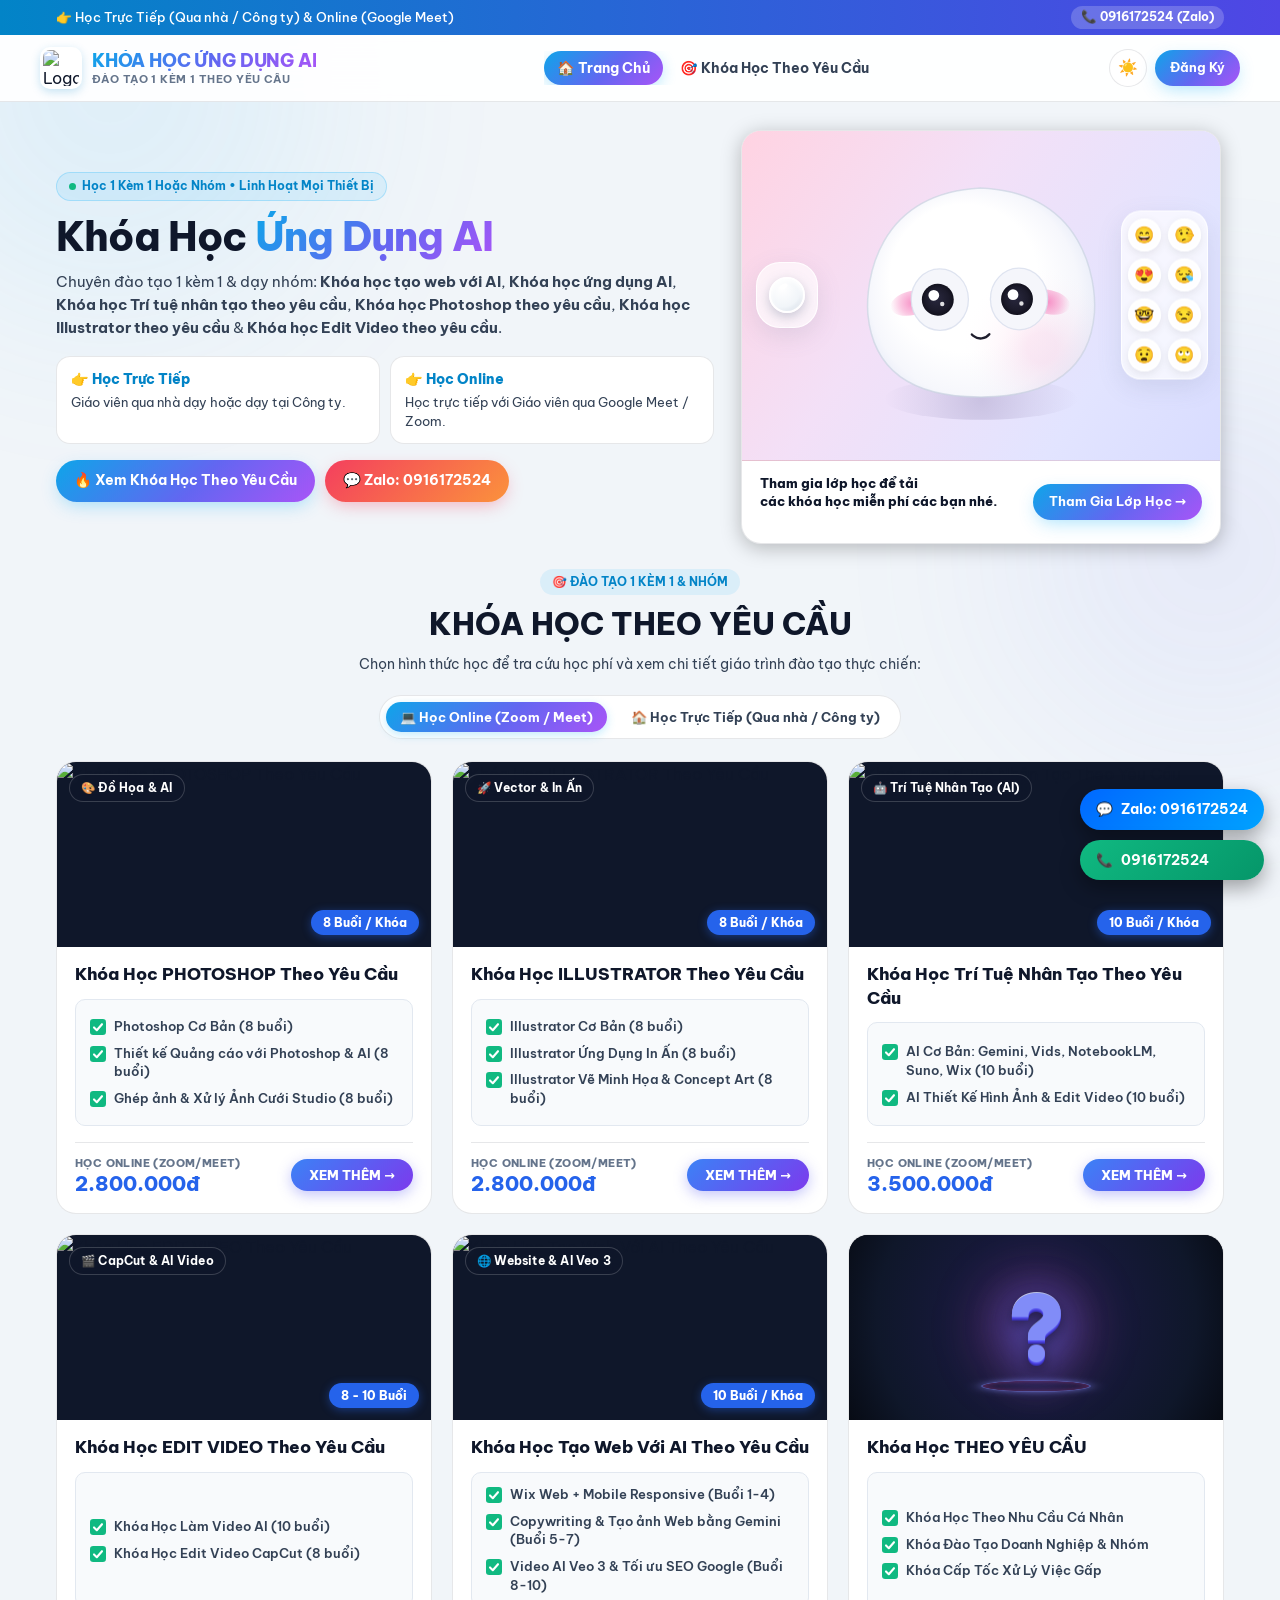
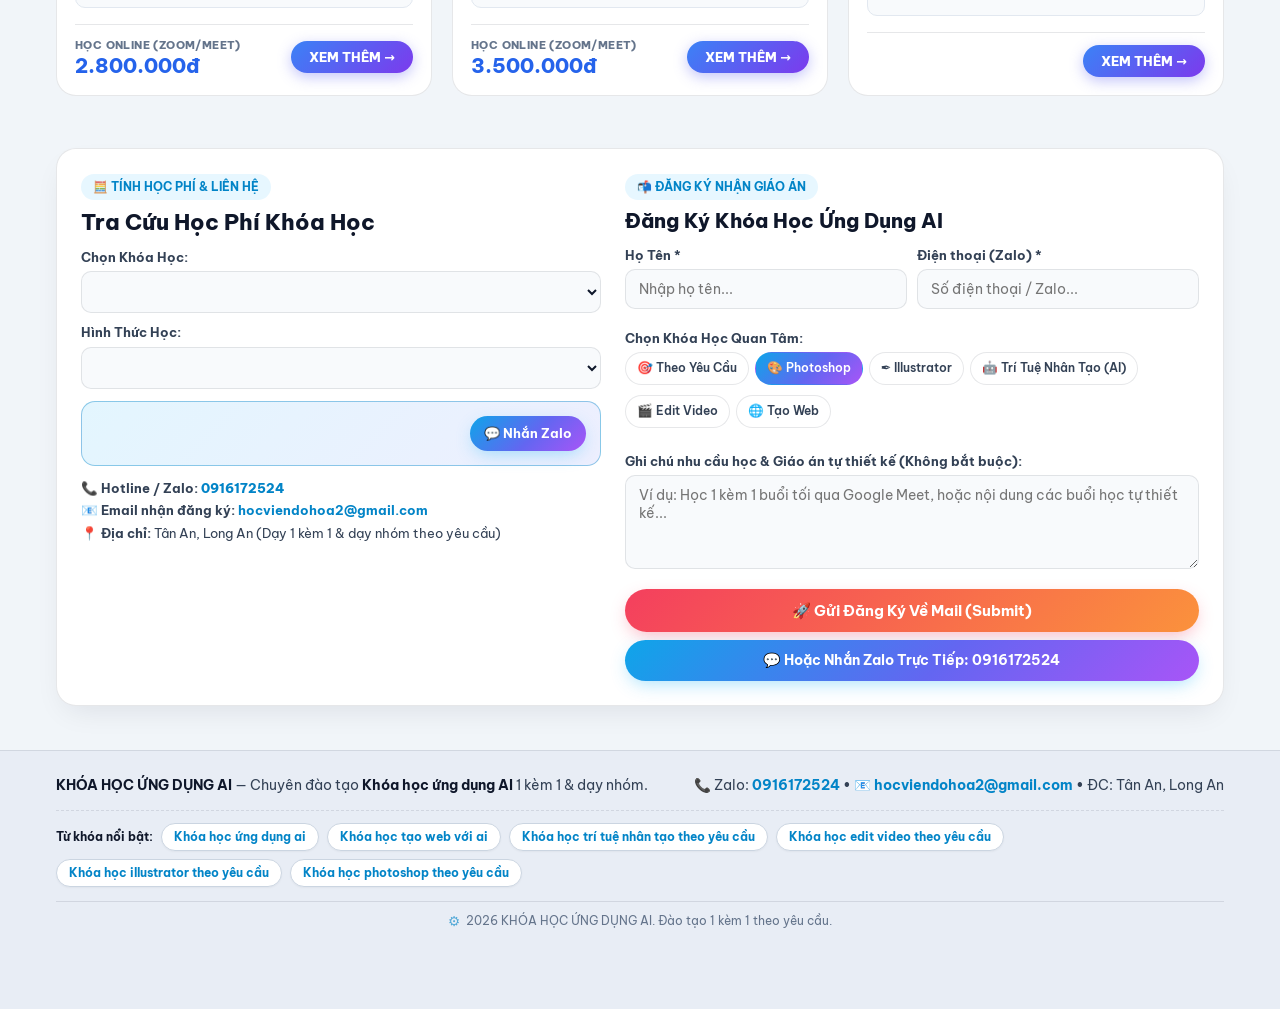
==== commit b12345ca: "Add files via upload" ====
--- a/index.html
+++ b/index.html
@@ -324,32 +324,6 @@
           <p class="session-modal-desc" id="modalSessionDesc">
             Làm quen giao diện, quản lý Layer và các công cụ tạo vùng chọn cơ bản.
           </p>
-
-          <!-- Nút sửa/xóa buổi học cho khóa theo yêu cầu -->
-          <div class="session-custom-edit-actions" id="sessionEditActions" style="margin-top: 10px; display: flex; gap: 8px; flex-wrap: wrap;">
-            <button type="button" class="btn btn-outline" style="padding: 6px 12px; font-size: 0.8rem;" onclick="startEditingCurrentSession()">
-              ✏️ Viết Lại / Chỉnh Sửa Buổi Này
-            </button>
-            <button type="button" class="btn btn-outline" id="btnDeleteCurrentSession" style="padding: 6px 12px; font-size: 0.8rem; color: #ef4444; border-color: rgba(239, 68, 68, 0.35);" onclick="deleteCurrentSession()">
-              🗑️ Xóa Buổi
-            </button>
-          </div>
-
-          <!-- Form chỉnh sửa nội dung buổi học trực tiếp -->
-          <div class="session-custom-edit-form" id="sessionEditForm" style="display: none; margin-top: 12px; background: rgba(99, 102, 241, 0.08); padding: 12px; border-radius: 12px; border: 1px solid rgba(99, 102, 241, 0.25);">
-            <label style="font-size: 0.78rem; font-weight: 700; color: var(--text-secondary); display: block; margin-bottom: 4px;">Tên / Chủ đề buổi học:</label>
-            <input type="text" id="sessionEditTitleInput" class="form-input" style="margin-bottom: 8px;" />
-            <label style="font-size: 0.78rem; font-weight: 700; color: var(--text-secondary); display: block; margin-bottom: 4px;">Chi tiết nội dung cần học:</label>
-            <textarea id="sessionEditDescInput" class="form-input" rows="3" style="margin-bottom: 10px;"></textarea>
-            <div style="display: flex; gap: 8px;">
-              <button type="button" class="btn btn-primary" style="padding: 6px 14px; font-size: 0.82rem;" onclick="saveEditedCurrentSession()">
-                💾 Lưu Nội Dung
-              </button>
-              <button type="button" class="btn btn-outline" style="padding: 6px 14px; font-size: 0.82rem;" onclick="cancelEditingCurrentSession()">
-                Hủy
-              </button>
-            </div>
-          </div>
         </div>
         
         <div class="session-modal-perks">
@@ -360,10 +334,6 @@
           <div class="modal-perk-item">
             <span class="perk-icon">⏱️</span>
             <div><strong>Linh hoạt lịch học:</strong> Tự chọn khung giờ sáng, chiều, tối hoặc cuối tuần</div>
-          </div>
-          <div class="modal-perk-item">
-            <span class="perk-icon">🚀</span>
-            <div><strong>Thực chiến sản phẩm:</strong> Nắm chắc kỹ năng, hoàn thiện sản phẩm ngay sau buổi</div>
           </div>
         </div>
       </div>
@@ -460,6 +430,6 @@
     </a>
   </nav>
 
-  <script src="app.js?v=20261103_v5"></script>
+  <script src="app.js?v=20261104_v6"></script>
 </body>
 </html>
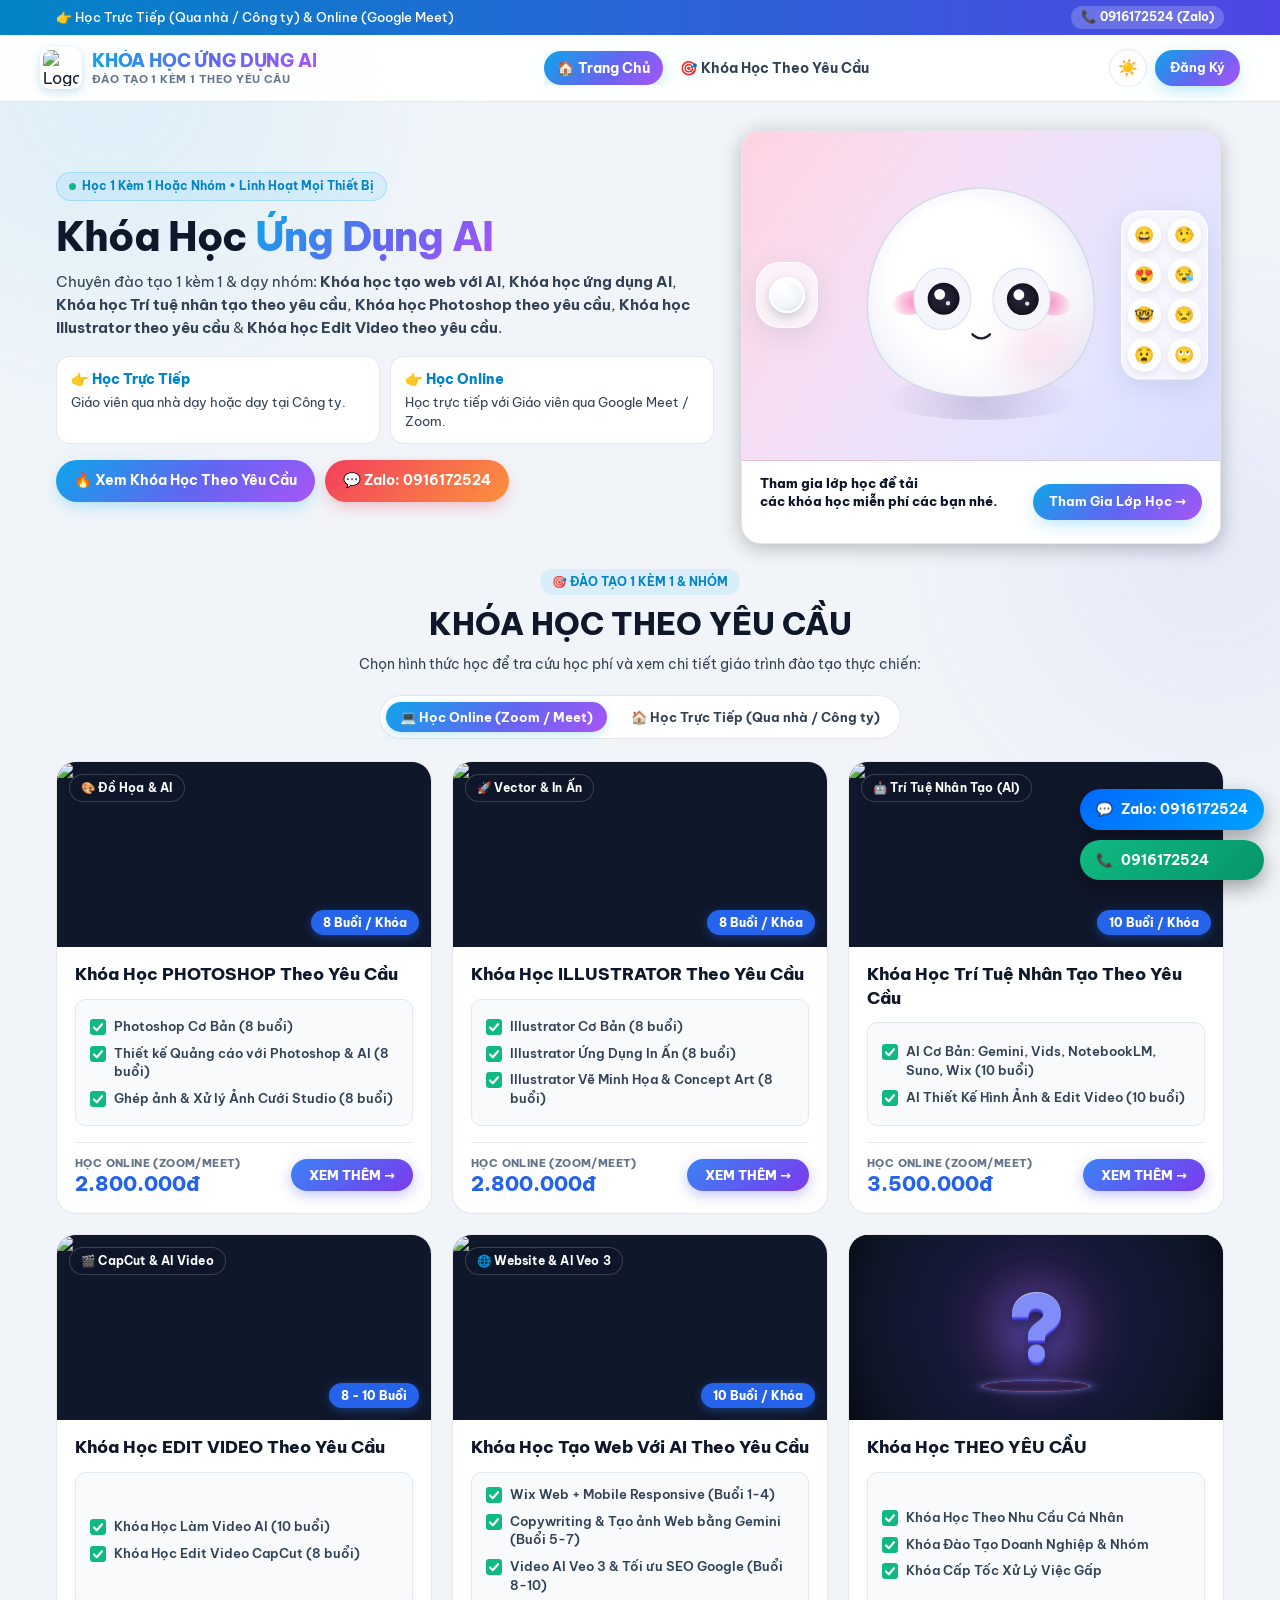
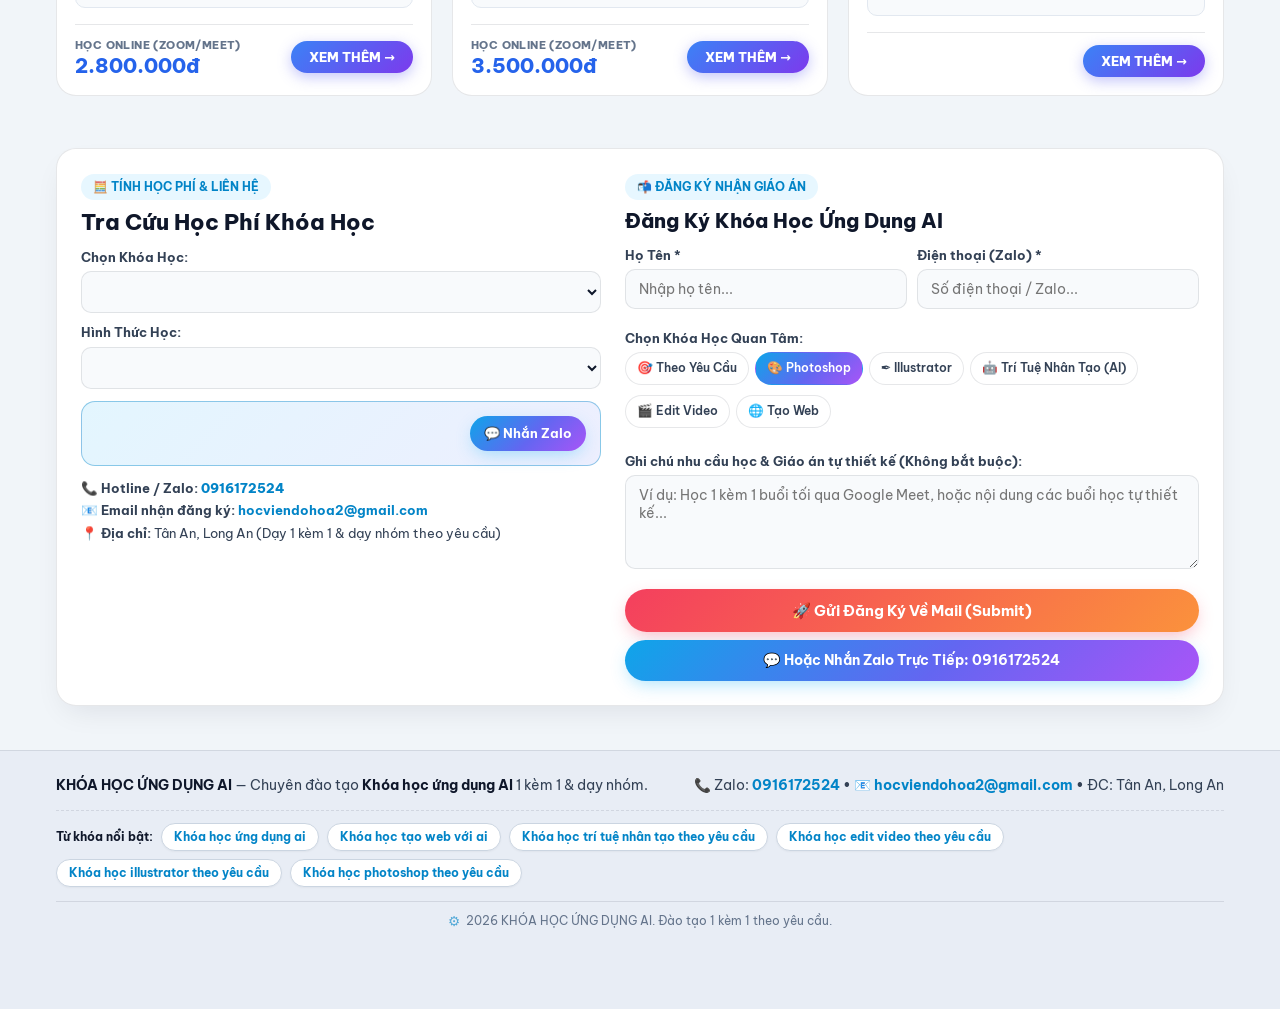
==== commit 4989a869: "Add files via upload" ====
--- a/index.html
+++ b/index.html
@@ -420,10 +420,6 @@
       <span class="mob-icon">🎯</span>
       <span>Theo Yêu Cầu</span>
     </button>
-    <a href="https://zalo.me/0916172524" target="_blank" rel="noopener" class="mob-nav-item">
-      <span class="mob-icon">💬</span>
-      <span>Zalo</span>
-    </a>
     <a href="#contactSection" class="mob-nav-item">
       <span class="mob-icon">📝</span>
       <span>Đăng Ký</span>
